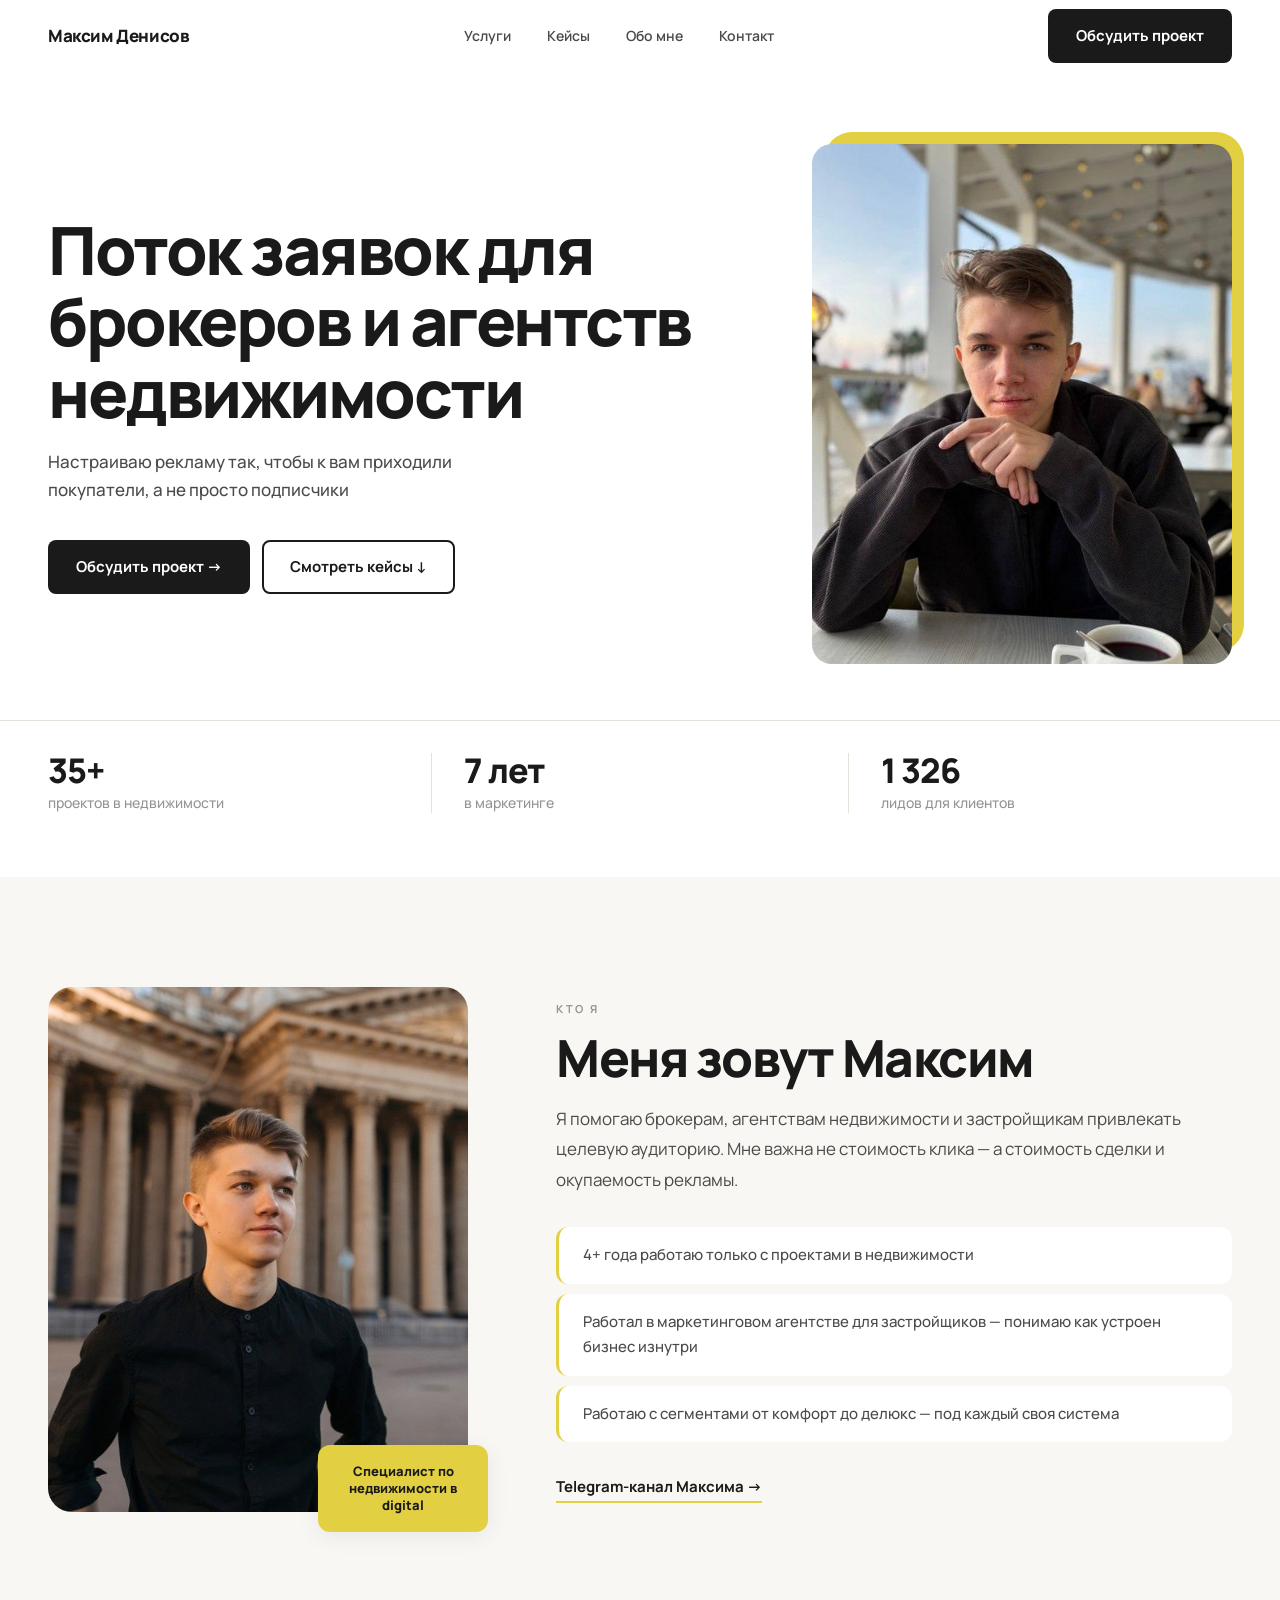
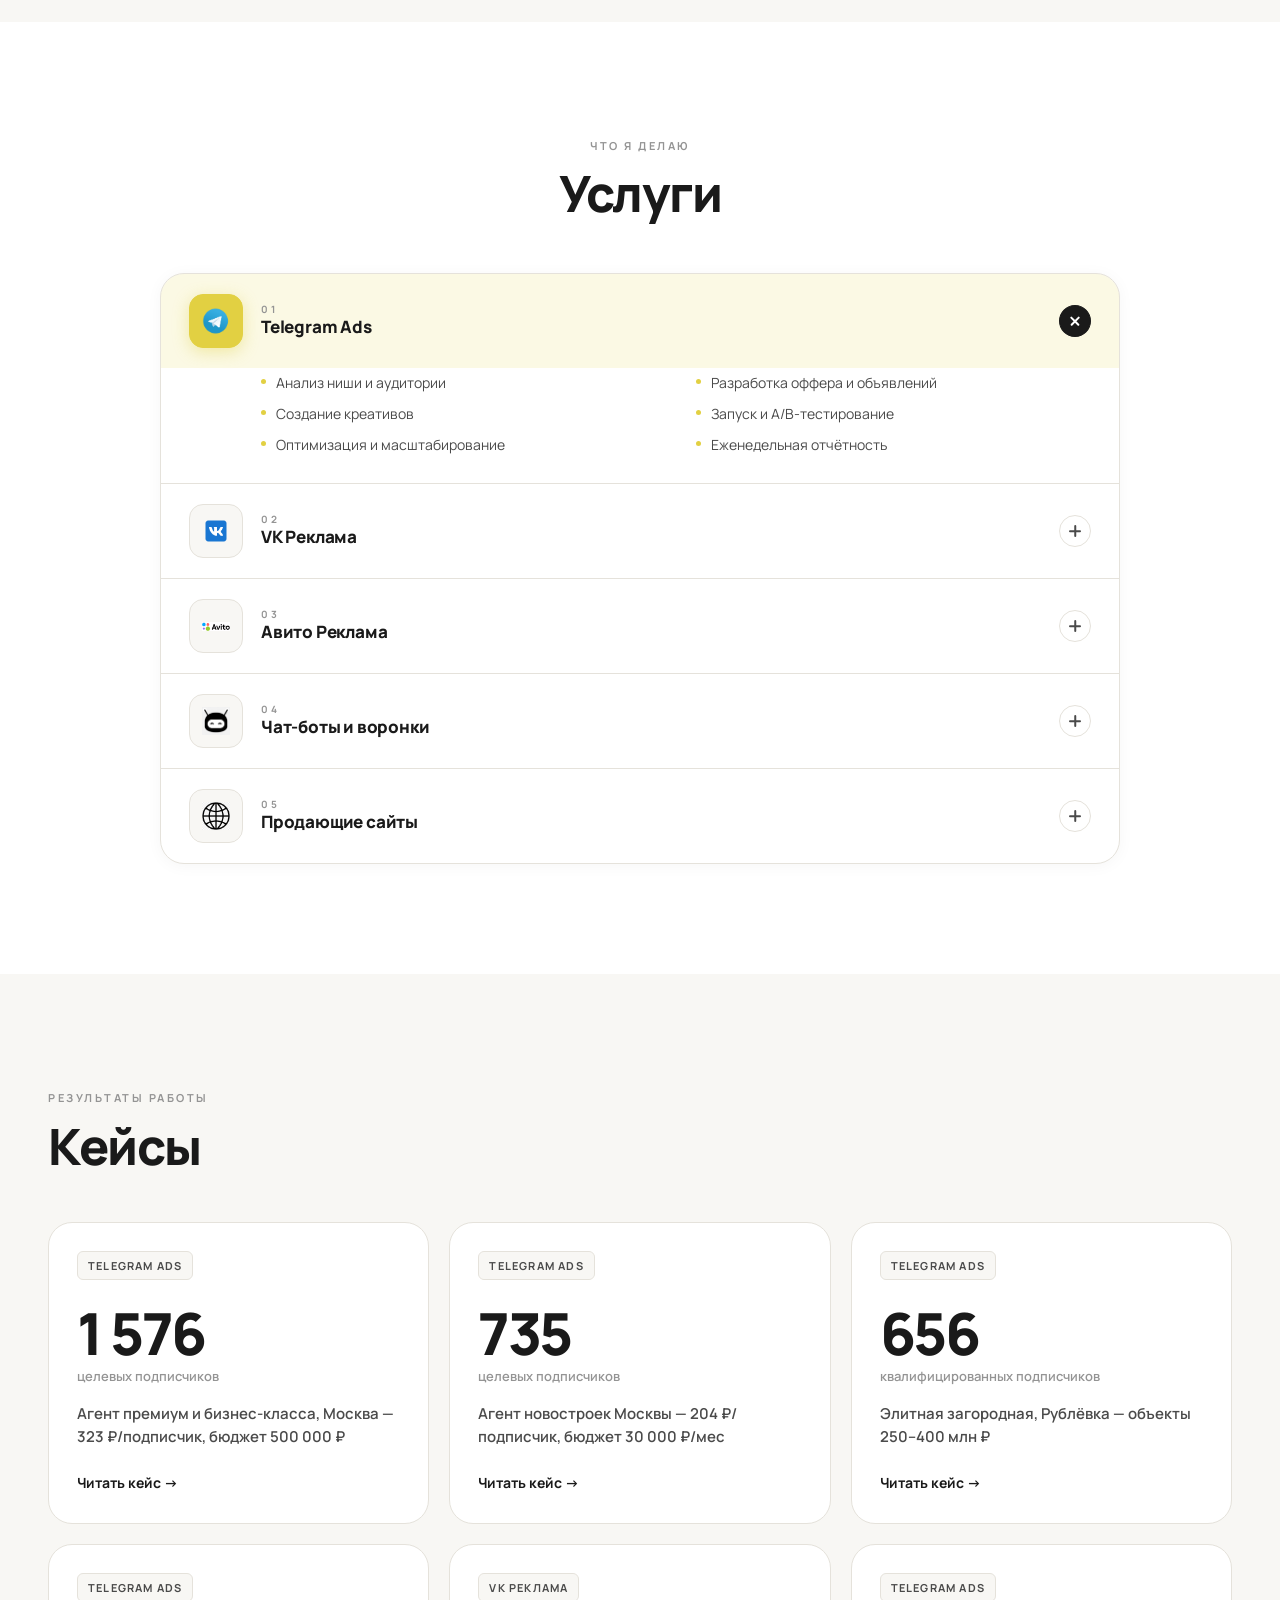
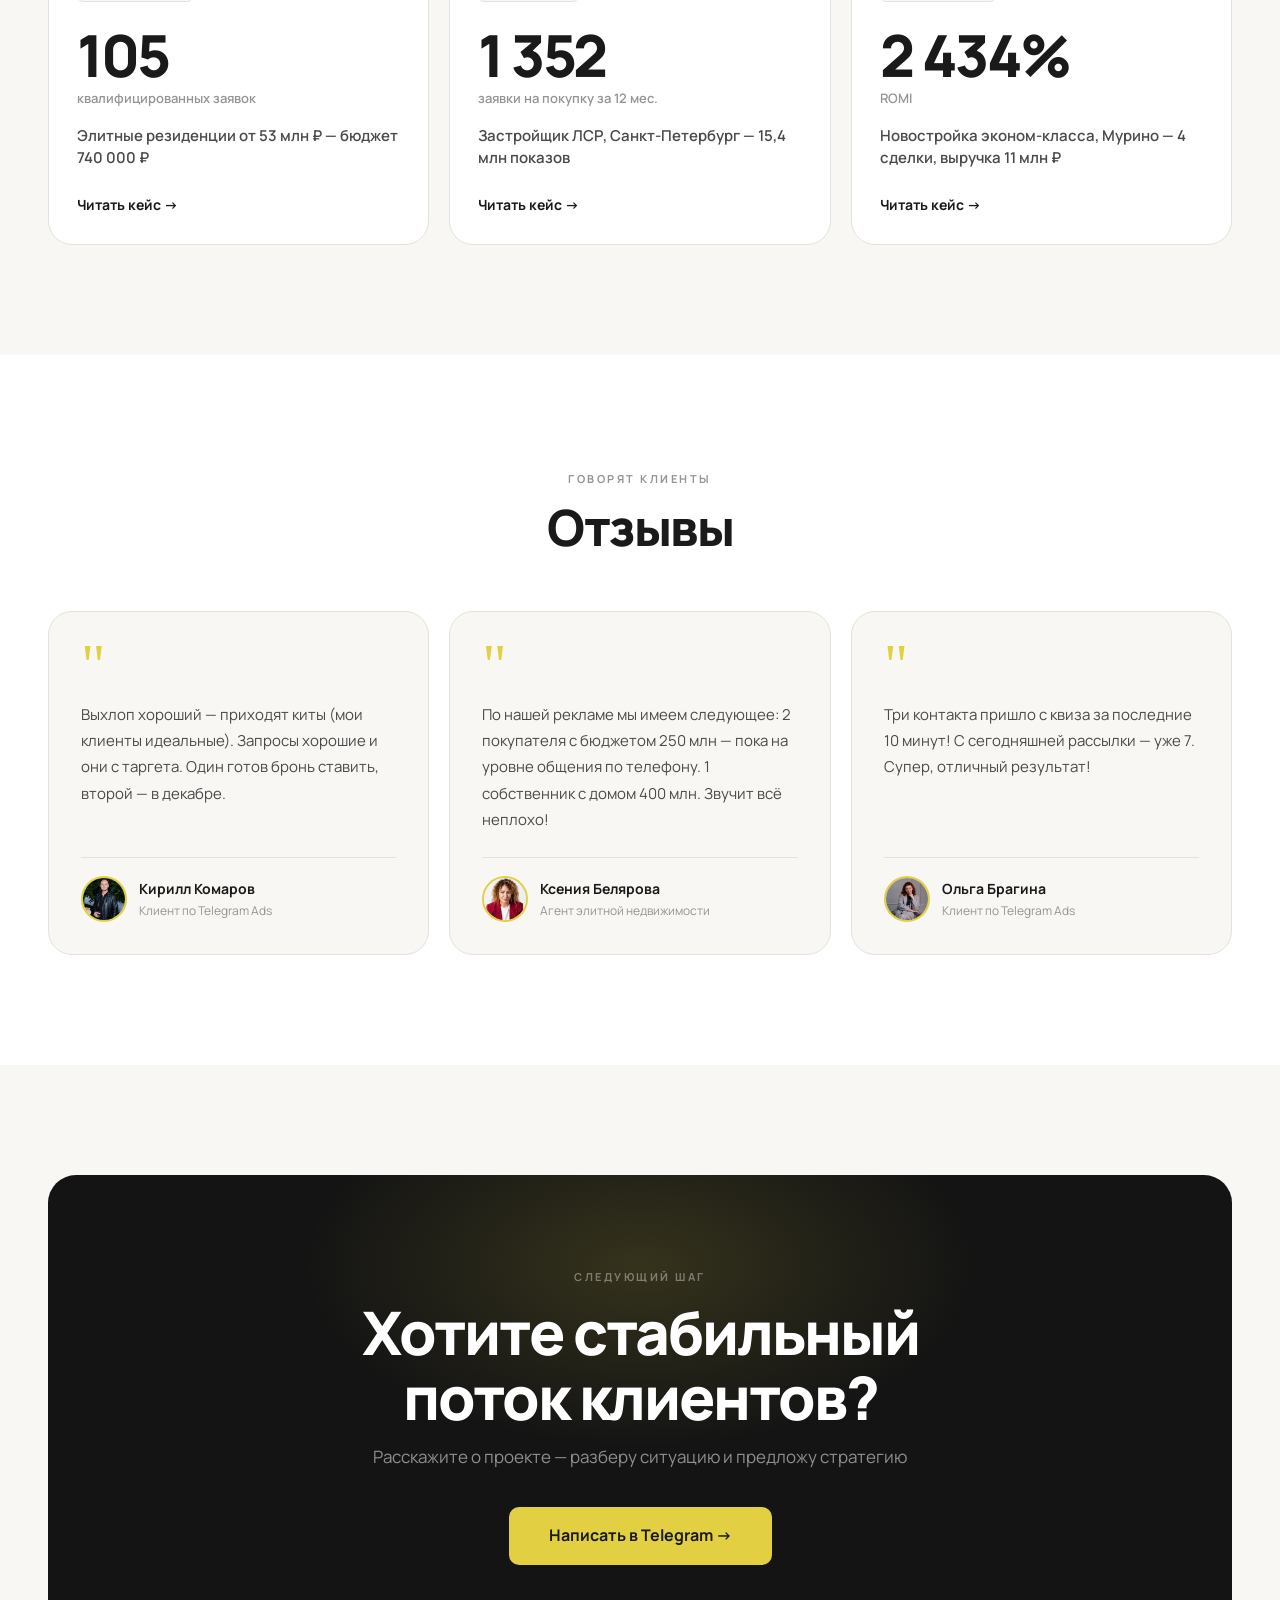
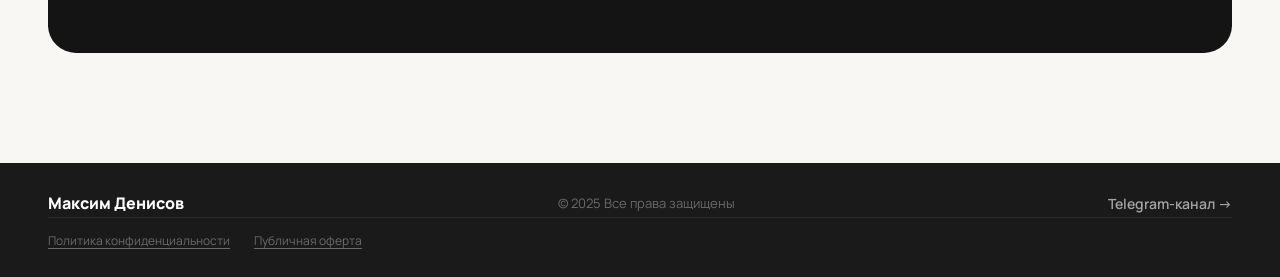
==== index.html @ d65bc0e0 "Update hero stat: 7 лет в маркетинге" ====
<!DOCTYPE html>
<html lang="ru">
<head>
  <meta charset="UTF-8">
  <meta name="viewport" content="width=device-width, initial-scale=1.0">
  <title>Максим Денисов — реклама для брокеров и агентств недвижимости</title>
  <meta name="description" content="Telegram Ads, VK, Авито, чат-боты и сайты для брокеров и агентств недвижимости. Реальные кейсы с цифрами.">
  <link rel="preconnect" href="https://fonts.googleapis.com">
  <link rel="preconnect" href="https://fonts.gstatic.com" crossorigin>
  <link href="https://fonts.googleapis.com/css2?family=Manrope:wght@400;500;600;700;800&display=swap" rel="stylesheet">
  <link rel="stylesheet" href="style.css">
</head>
<body>

<!-- ═══════════════ NAVIGATION ════════════════════════ -->
<nav class="nav" id="nav">
  <div class="nav-inner">
    <a href="index.html" class="nav-logo">Максим Денисов</a>
    <ul class="nav-links">
      <li><a href="#services">Услуги</a></li>
      <li><a href="#cases">Кейсы</a></li>
      <li><a href="#about">Обо мне</a></li>
      <li><a href="#contact">Контакт</a></li>
    </ul>
    <a href="https://t.me/maksimbarrister" target="_blank" rel="noopener" class="btn btn-dark">Обсудить проект</a>
    <button class="hamburger" aria-label="Меню" aria-expanded="false">
      <span></span><span></span><span></span>
    </button>
  </div>
</nav>
<div class="mobile-nav" id="mobile-nav">
  <ul>
    <li><a href="#services">Услуги</a></li>
    <li><a href="#cases">Кейсы</a></li>
    <li><a href="#about">Обо мне</a></li>
    <li><a href="#contact">Контакт</a></li>
  </ul>
  <a href="https://t.me/maksimbarrister" target="_blank" rel="noopener" class="btn btn-dark">Обсудить проект</a>
</div>

<!-- ═══════════════ HERO ══════════════════════════════ -->
<section class="hero">
  <div class="hero-wrap">
    <div class="hero-content">
      <h1 class="hero-title">Поток заявок для брокеров и агентств недвижимости</h1>
      <p class="hero-sub">Настраиваю рекламу так, чтобы к вам приходили покупатели, а не просто подписчики</p>
      <div class="hero-btns">
        <a href="https://t.me/maksimbarrister" target="_blank" rel="noopener" class="btn btn-dark">Обсудить проект →</a>
        <a href="#cases" class="btn btn-outline">Смотреть кейсы ↓</a>
      </div>
    </div>
    <div class="hero-visual">
      <img src="3.jpg" alt="Максим Денисов — специалист по интернет-рекламе для недвижимости" class="hero-photo">
    </div>
  </div>

  <!-- Stats bar -->
  <div class="hero-stats">
    <div class="hs-item">
      <div class="hs-n">35+</div>
      <div class="hs-l">проектов в недвижимости</div>
    </div>
    <div class="hs-div"></div>
    <div class="hs-item">
      <div class="hs-n">7 лет</div>
      <div class="hs-l">в маркетинге</div>
    </div>
    <div class="hs-div"></div>
    <div class="hs-item">
      <div class="hs-n">1 326</div>
      <div class="hs-l">лидов для клиентов</div>
    </div>
  </div>
</section>

<!-- ═══════════════ ABOUT ═════════════════════════════ -->
<section class="about" id="about">
  <div class="about-inner">
    <div class="about-photo-wrap fade-up">
      <img src="2.jpg" alt="Максим Денисов" class="about-photo">
      <div class="about-badge">Специалист по недвижимости в digital</div>
    </div>
    <div class="about-copy">
      <span class="eyebrow fade-up">Кто я</span>
      <h2 class="about-title fade-up delay-1">Меня зовут Максим</h2>
      <p class="about-text fade-up delay-2">
        Я помогаю брокерам, агентствам недвижимости и застройщикам привлекать целевую аудиторию. Мне важна не стоимость клика — а стоимость сделки и окупаемость рекламы.
      </p>
      <ul class="about-feature-list fade-up delay-3">
        <li>4+ года работаю только с проектами в недвижимости</li>
        <li>Работал в маркетинговом агентстве для застройщиков — понимаю как устроен бизнес изнутри</li>
        <li>Работаю с сегментами от комфорт до делюкс — под каждый своя система</li>
      </ul>
      <a href="https://t.me/zametkimaksima" target="_blank" rel="noopener" class="tg-link fade-up delay-4">
        Telegram-канал Максима →
      </a>
    </div>
  </div>
</section>

<!-- ═══════════════ SERVICES ══════════════════════════ -->
<section class="services" id="services">
  <div class="services-inner">
    <div class="services-header">
      <span class="eyebrow fade-up">Что я делаю</span>
      <h2 class="section-title fade-up delay-1">Услуги</h2>
    </div>

    <div class="accordion fade-up delay-2">

      <!-- 01 Telegram Ads -->
      <div class="acc-item open">
        <button class="acc-header" aria-expanded="true">
          <div class="acc-left">
            <div class="acc-icon-wrap">
              <img src="пнг%20телеграм.png" alt="Telegram">
            </div>
            <div class="acc-text">
              <span class="acc-eyebrow">01</span>
              <span class="acc-name">Telegram Ads</span>
            </div>
          </div>
          <div class="acc-toggle" aria-hidden="true"></div>
        </button>
        <div class="acc-body">
          <ul class="acc-list">
            <li>Анализ ниши и аудитории</li>
            <li>Разработка оффера и объявлений</li>
            <li>Создание креативов</li>
            <li>Запуск и A/B-тестирование</li>
            <li>Оптимизация и масштабирование</li>
            <li>Еженедельная отчётность</li>
          </ul>
        </div>
      </div>

      <!-- 02 VK Реклама -->
      <div class="acc-item">
        <button class="acc-header" aria-expanded="false">
          <div class="acc-left">
            <div class="acc-icon-wrap">
              <img src="пнг%20вк.png" alt="ВКонтакте">
            </div>
            <div class="acc-text">
              <span class="acc-eyebrow">02</span>
              <span class="acc-name">VK Реклама</span>
            </div>
          </div>
          <div class="acc-toggle" aria-hidden="true"></div>
        </button>
        <div class="acc-body">
          <ul class="acc-list">
            <li>Настройка рекламного кабинета</li>
            <li>Создание объявлений и креативов</li>
            <li>Настройка аудиторий и ретаргетинга</li>
            <li>Ведение и оптимизация кампаний</li>
            <li>Отчётность по заявкам</li>
          </ul>
        </div>
      </div>

      <!-- 03 Авито -->
      <div class="acc-item">
        <button class="acc-header" aria-expanded="false">
          <div class="acc-left">
            <div class="acc-icon-wrap">
              <img src="пнг%20авито.png" alt="Авито">
            </div>
            <div class="acc-text">
              <span class="acc-eyebrow">03</span>
              <span class="acc-name">Авито Реклама</span>
            </div>
          </div>
          <div class="acc-toggle" aria-hidden="true"></div>
        </button>
        <div class="acc-body">
          <ul class="acc-list">
            <li>Аудит текущего присутствия на Авито</li>
            <li>Оформление и настройка объявлений</li>
            <li>Подключение XL и брендирования</li>
            <li>Продвижение объектов в топ</li>
            <li>Аналитика и рекомендации</li>
          </ul>
        </div>
      </div>

      <!-- 04 Чат-боты -->
      <div class="acc-item">
        <button class="acc-header" aria-expanded="false">
          <div class="acc-left">
            <div class="acc-icon-wrap">
              <img src="пнг%20чатбот.png" alt="Чат-бот">
            </div>
            <div class="acc-text">
              <span class="acc-eyebrow">04</span>
              <span class="acc-name">Чат-боты и воронки</span>
            </div>
          </div>
          <div class="acc-toggle" aria-hidden="true"></div>
        </button>
        <div class="acc-body">
          <ul class="acc-list">
            <li>Разработка сценария воронки</li>
            <li>Создание и настройка бота</li>
            <li>Сегментация аудитории</li>
            <li>Прогревающие сообщения</li>
            <li>Тестирование и запуск</li>
          </ul>
        </div>
      </div>

      <!-- 05 Сайты -->
      <div class="acc-item">
        <button class="acc-header" aria-expanded="false">
          <div class="acc-left">
            <div class="acc-icon-wrap">
              <img src="пнг%20сайт.png" alt="Сайт">
            </div>
            <div class="acc-text">
              <span class="acc-eyebrow">05</span>
              <span class="acc-name">Продающие сайты</span>
            </div>
          </div>
          <div class="acc-toggle" aria-hidden="true"></div>
        </button>
        <div class="acc-body">
          <ul class="acc-list">
            <li>Стратегия и структура сайта</li>
            <li>Написание продающих текстов</li>
            <li>Дизайн и вёрстка</li>
            <li>Адаптация под мобильные</li>
            <li>Подключение аналитики и CTA</li>
          </ul>
        </div>
      </div>

    </div>
  </div>
</section>

<!-- ═══════════════ CASES ═════════════════════════════ -->
<section class="cases" id="cases">
  <div class="cases-inner">
    <div class="cases-top">
      <div>
        <span class="eyebrow fade-up">Результаты работы</span>
        <h2 class="section-title fade-up delay-1">Кейсы</h2>
      </div>
    </div>
    <div class="cases-grid">

      <a href="case-1.html" class="case-card fade-up delay-1">
        <span class="case-platform">Telegram Ads</span>
        <div class="case-big-num">1 576</div>
        <div class="case-big-label">целевых подписчиков</div>
        <div class="case-name">Агент премиум и бизнес-класса, Москва — 323 ₽/подписчик, бюджет 500 000 ₽</div>
        <span class="case-read">Читать кейс →</span>
      </a>

      <a href="case-2.html" class="case-card fade-up delay-2">
        <span class="case-platform">Telegram Ads</span>
        <div class="case-big-num">735</div>
        <div class="case-big-label">целевых подписчиков</div>
        <div class="case-name">Агент новостроек Москвы — 204 ₽/подписчик, бюджет 30 000 ₽/мес</div>
        <span class="case-read">Читать кейс →</span>
      </a>

      <a href="case-3.html" class="case-card fade-up delay-3">
        <span class="case-platform">Telegram Ads</span>
        <div class="case-big-num">656</div>
        <div class="case-big-label">квалифицированных подписчиков</div>
        <div class="case-name">Элитная загородная, Рублёвка — объекты 250–400 млн ₽</div>
        <span class="case-read">Читать кейс →</span>
      </a>

      <a href="case-4.html" class="case-card fade-up delay-1">
        <span class="case-platform">Telegram Ads</span>
        <div class="case-big-num">105</div>
        <div class="case-big-label">квалифицированных заявок</div>
        <div class="case-name">Элитные резиденции от 53 млн ₽ — бюджет 740 000 ₽</div>
        <span class="case-read">Читать кейс →</span>
      </a>

      <a href="case-5.html" class="case-card fade-up delay-2">
        <span class="case-platform">VK Реклама</span>
        <div class="case-big-num">1 352</div>
        <div class="case-big-label">заявки на покупку за 12 мес.</div>
        <div class="case-name">Застройщик ЛСР, Санкт-Петербург — 15,4 млн показов</div>
        <span class="case-read">Читать кейс →</span>
      </a>

      <a href="case-6.html" class="case-card fade-up delay-3">
        <span class="case-platform">Telegram Ads</span>
        <div class="case-big-num">2 434%</div>
        <div class="case-big-label">ROMI</div>
        <div class="case-name">Новостройка эконом-класса, Мурино — 4 сделки, выручка 11 млн ₽</div>
        <span class="case-read">Читать кейс →</span>
      </a>

    </div>
  </div>
</section>

<!-- ═══════════════ REVIEWS ═══════════════════════════ -->
<section class="reviews">
  <div class="reviews-inner">
    <div class="reviews-top">
      <span class="eyebrow fade-up">Говорят клиенты</span>
      <h2 class="section-title fade-up delay-1">Отзывы</h2>
    </div>
    <div class="reviews-grid">

      <div class="review-card fade-up delay-1">
        <span class="review-q">"</span>
        <p class="review-text">Выхлоп хороший — приходят киты (мои клиенты идеальные). Запросы хорошие и они с таргета. Один готов бронь ставить, второй — в декабре.</p>
        <div class="review-bottom">
          <div class="review-ava"><img src="%D0%BA%D0%B8%D1%80%D0%B8%D0%BB%D0%BB.jpg" alt="Кирилл Комаров"></div>
          <div>
            <div class="review-name">Кирилл Комаров</div>
            <div class="review-role">Клиент по Telegram Ads</div>
          </div>
        </div>
      </div>

      <div class="review-card fade-up delay-2">
        <span class="review-q">"</span>
        <p class="review-text">По нашей рекламе мы имеем следующее: 2 покупателя с бюджетом 250 млн — пока на уровне общения по телефону. 1 собственник с домом 400 млн. Звучит всё неплохо!</p>
        <div class="review-bottom">
          <div class="review-ava"><img src="%D0%BA%D1%81%D0%B5%D0%BD%D0%B8%D1%8F.jpg" alt="Ксения Белярова"></div>
          <div>
            <div class="review-name">Ксения Белярова</div>
            <div class="review-role">Агент элитной недвижимости</div>
          </div>
        </div>
      </div>

      <div class="review-card fade-up delay-3">
        <span class="review-q">"</span>
        <p class="review-text">Три контакта пришло с квиза за последние 10 минут! С сегодняшней рассылки — уже 7. Супер, отличный результат!</p>
        <div class="review-bottom">
          <div class="review-ava"><img src="%D0%BE%D0%BB%D1%8C%D0%B3%D0%B0.jpg" alt="Ольга Брагина"></div>
          <div>
            <div class="review-name">Ольга Брагина</div>
            <div class="review-role">Клиент по Telegram Ads</div>
          </div>
        </div>
      </div>

    </div>
  </div>
</section>

<!-- ═══════════════ CTA ════════════════════════════════ -->
<section class="cta-section" id="contact">
  <div class="cta-card fade-up">
    <div class="cta-inner">
      <span class="cta-eyebrow">Следующий шаг</span>
      <h2 class="cta-title">Хотите стабильный поток клиентов?</h2>
      <p class="cta-sub">Расскажите о проекте — разберу ситуацию и предложу стратегию</p>
      <a href="https://t.me/maksimbarrister" target="_blank" rel="noopener" class="btn btn-cta">
        Написать в Telegram →
      </a>
    </div>
  </div>
</section>

<!-- ═══════════════ FOOTER ════════════════════════════ -->
<footer>
  <div class="footer-inner">
    <span class="footer-brand">Максим Денисов</span>
    <span class="footer-copy">© 2025 Все права защищены</span>
    <a href="https://t.me/zametkimaksima" target="_blank" rel="noopener" class="footer-tg">Telegram-канал →</a>
  </div>
  <div class="footer-legal">
    <button class="legal-toggle" onclick="toggleLegal('privacy')">Политика конфиденциальности</button>
    <button class="legal-toggle" onclick="toggleLegal('offer')">Публичная оферта</button>
  </div>
</footer>

<!-- ═══════════════ LEGAL ══════════════════════════════ -->
<div class="legal-section" id="privacy">
  <div class="legal-inner">
    <button class="legal-close" onclick="toggleLegal('privacy')">✕ Закрыть</button>
    <h2>Политика конфиденциальности</h2>
    <p><strong>Последнее обновление: 2025 г.</strong></p>

    <h3>1. Общие положения</h3>
    <p>Настоящая Политика конфиденциальности определяет порядок обработки персональных данных пользователей сайта Максима Денисова (далее — «Специалист»), осуществляющего деятельность по оказанию услуг в сфере интернет-рекламы.</p>

    <h3>2. Какие данные собираются</h3>
    <p>При обращении через форму связи или мессенджер могут быть получены: имя, номер телефона, адрес электронной почты, информация о проекте. Сайт не использует cookies для отслеживания и не подключает сторонние трекеры.</p>

    <h3>3. Цели обработки данных</h3>
    <p>Персональные данные используются исключительно для: ответа на запросы, формирования коммерческого предложения, выполнения договорных обязательств. Данные не передаются третьим лицам без согласия пользователя.</p>

    <h3>4. Хранение данных</h3>
    <p>Данные хранятся в защищённых каналах связи (Telegram) и не передаются на внешние серверы. Срок хранения — до исполнения обязательств по договору или до отзыва согласия.</p>

    <h3>5. Права пользователя</h3>
    <p>Вы вправе в любой момент запросить удаление своих персональных данных, направив сообщение в Telegram: <a href="https://t.me/maksimbarrister" target="_blank" rel="noopener">@maksimbarrister</a>.</p>

    <h3>6. Контакты</h3>
    <p>По вопросам, связанным с обработкой персональных данных, обращайтесь: <a href="https://t.me/maksimbarrister" target="_blank" rel="noopener">@maksimbarrister</a></p>
  </div>
</div>

<div class="legal-section" id="offer">
  <div class="legal-inner">
    <button class="legal-close" onclick="toggleLegal('offer')">✕ Закрыть</button>
    <h2>Публичная оферта на оказание услуг</h2>
    <p><strong>Последнее обновление: 2025 г.</strong></p>

    <h3>1. Общие положения</h3>
    <p>Настоящий документ является публичной офертой Максима Денисова (далее — «Исполнитель») и содержит все существенные условия оказания услуг в сфере интернет-рекламы. Акцептом настоящей оферты является оплата услуг или направление письменного подтверждения о принятии условий.</p>

    <h3>2. Предмет оферты</h3>
    <p>Исполнитель оказывает услуги по настройке и ведению рекламных кампаний: Telegram Ads, VK Реклама, реклама на Авито, разработка чат-ботов и воронок продаж, создание продающих сайтов и лендингов.</p>

    <h3>3. Стоимость и оплата</h3>
    <p>Стоимость услуг определяется индивидуально на основании брифа и согласовывается до начала работ. Оплата производится в соответствии с выставленным счётом. Рекламный бюджет оплачивается отдельно и не входит в стоимость услуг Исполнителя.</p>

    <h3>4. Порядок оказания услуг</h3>
    <p>Исполнитель приступает к работе после получения предоплаты и заполненного брифа. Сроки выполнения согласовываются индивидуально. Исполнитель предоставляет отчёты о результатах в согласованные сроки.</p>

    <h3>5. Ответственность сторон</h3>
    <p>Исполнитель не гарантирует конкретный финансовый результат, поскольку результаты рекламы зависят от рыночных факторов, конкурентной среды и качества продукта Заказчика. Исполнитель гарантирует профессиональное выполнение работ в соответствии с лучшими практиками отрасли.</p>

    <h3>6. Конфиденциальность</h3>
    <p>Стороны обязуются не раскрывать третьим лицам конфиденциальную информацию, ставшую известной в ходе сотрудничества, без письменного согласия другой стороны.</p>

    <h3>7. Расторжение</h3>
    <p>Каждая из сторон вправе расторгнуть договор, уведомив другую сторону за 7 (семь) рабочих дней. Оплата производится пропорционально фактически оказанным услугам.</p>

    <h3>8. Контакты Исполнителя</h3>
    <p>Telegram: <a href="https://t.me/maksimbarrister" target="_blank" rel="noopener">@maksimbarrister</a></p>
  </div>
</div>

<script src="main.js"></script>
</body>
</html>
---- style.css ----
@import url('https://fonts.googleapis.com/css2?family=Manrope:wght@400;500;600;700;800&display=swap');

/* ─── VARIABLES ─────────────────────────────────────── */
:root {
  --accent:       #E2D042;
  --accent-hover: #cfc030;
  --accent-soft:  rgba(226,208,66,.14);
  --bg:           #ffffff;
  --bg-light:     #f8f7f4;
  --text:         #1a1a1a;
  --text-mid:     #4a4a4a;
  --text-muted:   #949494;
  --border:       #e5e2db;
  --radius:       12px;
  --radius-lg:    24px;
  --ease:         cubic-bezier(0.16,1,0.3,1);
  --shadow:       0 4px 24px rgba(0,0,0,.07);
  --shadow-lg:    0 16px 56px rgba(0,0,0,.12);
}

/* ─── RESET & BASE ──────────────────────────────────── */
*,*::before,*::after{margin:0;padding:0;box-sizing:border-box}
html{scroll-behavior:smooth;-webkit-text-size-adjust:100%}
body{font-family:'Manrope',sans-serif;background:#fff;color:var(--text);line-height:1.6;overflow-x:hidden}
img{display:block;max-width:100%}
a{text-decoration:none;color:inherit}
ul{list-style:none}
button{font-family:inherit}

/* ─── TYPOGRAPHY ────────────────────────────────────── */
.eyebrow{display:inline-block;font-size:11px;font-weight:700;letter-spacing:2.5px;text-transform:uppercase;color:var(--text-muted);margin-bottom:12px}
.section-title{font-size:clamp(30px,4vw,50px);font-weight:800;line-height:1.1;letter-spacing:-1.5px;color:var(--text)}

/* ─── BUTTONS ───────────────────────────────────────── */
.btn{display:inline-flex;align-items:center;gap:8px;padding:13px 26px;border-radius:8px;font-family:'Manrope',sans-serif;font-size:15px;font-weight:700;cursor:pointer;border:2px solid transparent;transition:all .28s var(--ease);white-space:nowrap;text-decoration:none}
.btn-dark{background:var(--text);color:#fff}
.btn-dark:hover{background:#2d2d2d;transform:translateY(-2px);box-shadow:var(--shadow-lg)}
.btn-outline{background:transparent;color:var(--text);border-color:var(--text)}
.btn-outline:hover{background:var(--text);color:#fff;transform:translateY(-2px)}

/* ─── NAVIGATION ────────────────────────────────────── */
.nav{position:fixed;top:0;left:0;right:0;z-index:200;height:72px;display:flex;align-items:center;padding:0 48px;background:rgba(255,255,255,.95);backdrop-filter:blur(16px);-webkit-backdrop-filter:blur(16px);border-bottom:1px solid transparent;transition:border-color .3s,box-shadow .3s}
.nav.scrolled{border-bottom-color:var(--border);box-shadow:0 2px 20px rgba(0,0,0,.06)}
.nav-inner{max-width:1320px;margin:0 auto;width:100%;display:flex;align-items:center;justify-content:space-between;gap:24px}
.nav-logo{font-size:17px;font-weight:800;color:var(--text);letter-spacing:-.4px}
.nav-links{display:flex;align-items:center;gap:36px}
.nav-links a{font-size:14px;font-weight:600;color:var(--text-mid);transition:color .2s}
.nav-links a:hover{color:var(--text)}
.hamburger{display:none;flex-direction:column;gap:5px;background:none;border:none;cursor:pointer;padding:4px}
.hamburger span{display:block;width:24px;height:2px;background:var(--text);border-radius:2px;transition:all .3s var(--ease)}
.hamburger.is-open span:nth-child(1){transform:rotate(45deg) translate(5px,5px)}
.hamburger.is-open span:nth-child(2){opacity:0;transform:scaleX(0)}
.hamburger.is-open span:nth-child(3){transform:rotate(-45deg) translate(5px,-5px)}

/* ─── MOBILE MENU ───────────────────────────────────── */
.mobile-nav{display:none;position:fixed;top:72px;left:0;right:0;z-index:199;background:#fff;border-bottom:1px solid var(--border);box-shadow:var(--shadow-lg);padding:20px 24px 28px}
.mobile-nav.is-open{display:block}
.mobile-nav ul{display:flex;flex-direction:column;gap:2px;margin-bottom:16px}
.mobile-nav ul a{display:block;padding:12px 0;font-size:16px;font-weight:600;color:var(--text);border-bottom:1px solid var(--border)}
.mobile-nav .btn{width:100%;justify-content:center}

/* ─── HERO ──────────────────────────────────────────── */
.hero{padding-top:72px;background:#fff}
.hero-wrap{max-width:1320px;margin:0 auto;padding:72px 48px 56px;display:grid;grid-template-columns:1fr 420px;gap:64px;align-items:center}
.hero-badge{display:inline-flex;align-items:center;gap:8px;font-size:13px;font-weight:600;color:var(--text-mid);margin-bottom:24px}
.hero-badge::before{content:'';width:8px;height:8px;border-radius:50%;background:#22c55e;flex-shrink:0;animation:badge-pulse 2.2s ease-in-out infinite}
@keyframes badge-pulse{0%,100%{opacity:1;transform:scale(1)}50%{opacity:.5;transform:scale(1.4)}}
.hero-title{font-size:clamp(42px,5.2vw,72px);font-weight:800;line-height:1.07;letter-spacing:-2.5px;color:var(--text);margin-bottom:20px}
.hero-sub{font-size:17px;font-weight:500;color:var(--text-mid);line-height:1.65;max-width:480px;margin-bottom:36px}
.hero-btns{display:flex;gap:12px;flex-wrap:wrap}

.hero-visual{position:relative}
.hero-visual::before{content:'';position:absolute;inset:-12px -12px 12px 12px;background:var(--accent);border-radius:28px;z-index:0}
.hero-photo{width:100%;height:520px;object-fit:cover;object-position:top center;border-radius:20px;position:relative;z-index:1}

/* stats bar */
.hero-stats{border-top:1px solid var(--border);max-width:1320px;margin:0 auto;padding:32px 48px 64px;display:flex;align-items:stretch;gap:0}
.hs-item{flex:1;padding:0 32px}
.hs-item:first-child{padding-left:0}
.hs-item:last-child{padding-right:0}
.hs-div{width:1px;background:var(--border);flex-shrink:0;align-self:stretch}
.hs-n{font-size:34px;font-weight:800;color:var(--text);letter-spacing:-1px;line-height:1;margin-bottom:6px}
.hs-l{font-size:14px;color:var(--text-muted);font-weight:500;line-height:1.4}

/* ─── ABOUT ─────────────────────────────────────────── */
.about{padding:110px 48px;background:var(--bg-light)}
.about-inner{max-width:1320px;margin:0 auto;display:grid;grid-template-columns:420px 1fr;gap:88px;align-items:center}
.about-photo-wrap{position:relative}
.about-photo{width:100%;aspect-ratio:4/5;object-fit:cover;object-position:top center;border-radius:var(--radius-lg)}
.about-badge{position:absolute;bottom:-20px;right:-20px;background:var(--accent);border-radius:var(--radius);padding:18px 22px;font-size:13px;font-weight:800;color:var(--text);line-height:1.3;max-width:170px;text-align:center;box-shadow:var(--shadow)}
.about-title{font-size:clamp(32px,4vw,52px);font-weight:800;line-height:1.1;letter-spacing:-1.5px;color:var(--text);margin-bottom:18px}
.about-text{font-size:17px;color:var(--text-mid);line-height:1.8;margin-bottom:32px}
.about-feature-list{display:flex;flex-direction:column;gap:10px;margin-bottom:32px;list-style:none;padding:0}
.about-feature-list li{font-size:15px;font-weight:500;color:var(--text-mid);line-height:1.65;padding:16px 20px 16px 24px;background:#fff;border-radius:var(--radius);border-left:3px solid var(--accent)}
.tg-link{display:inline-flex;align-items:center;gap:10px;font-size:15px;font-weight:700;color:var(--text);border-bottom:2px solid var(--accent);padding-bottom:2px;transition:gap .2s,border-color .2s}
.tg-link:hover{gap:14px;border-color:var(--text)}

/* ─── SERVICES ACCORDION ────────────────────────────── */
.services{padding:110px 48px;background:#fff}
.services-inner{max-width:960px;margin:0 auto}
.services-header{text-align:center;margin-bottom:52px}

.accordion{border:1px solid var(--border);border-radius:var(--radius-lg);overflow:hidden;background:#fff;box-shadow:0 2px 16px rgba(0,0,0,.04)}
.acc-item{border-bottom:1px solid var(--border)}
.acc-item:last-child{border-bottom:none}

.acc-header{display:flex;align-items:center;justify-content:space-between;gap:20px;padding:20px 28px;cursor:pointer;background:transparent;border:none;width:100%;text-align:left;transition:background .2s}
.acc-header:hover{background:var(--bg-light)}
.acc-item.open>.acc-header{background:var(--accent-soft)}

.acc-left{display:flex;align-items:center;gap:18px;flex:1;min-width:0}

.acc-icon-wrap{width:54px;height:54px;border-radius:14px;background:var(--bg-light);border:1px solid var(--border);display:flex;align-items:center;justify-content:center;flex-shrink:0;overflow:hidden;transition:all .3s var(--ease)}
.acc-item.open .acc-icon-wrap{background:var(--accent);border-color:var(--accent);box-shadow:0 4px 16px rgba(226,208,66,.4)}
.acc-icon-wrap img{width:28px;height:28px;object-fit:contain}

.acc-text{display:flex;flex-direction:column;gap:2px}
.acc-eyebrow{font-size:10px;font-weight:700;letter-spacing:2.5px;color:var(--text-muted);text-transform:uppercase;line-height:1}
.acc-name{font-size:17px;font-weight:800;color:var(--text);letter-spacing:-.2px;line-height:1.3}

.acc-toggle{width:32px;height:32px;border-radius:50%;border:1.5px solid var(--border);flex-shrink:0;position:relative;transition:all .3s var(--ease)}
.acc-toggle::before,.acc-toggle::after{content:'';position:absolute;top:50%;left:50%;background:var(--text-mid);border-radius:2px;transition:all .3s var(--ease)}
.acc-toggle::before{width:12px;height:1.5px;transform:translate(-50%,-50%)}
.acc-toggle::after{width:1.5px;height:12px;transform:translate(-50%,-50%)}
.acc-item.open .acc-toggle{background:var(--text);border-color:var(--text);transform:rotate(45deg)}
.acc-item.open .acc-toggle::before,.acc-item.open .acc-toggle::after{background:#fff}

.acc-body{max-height:0;overflow:hidden;transition:max-height .42s var(--ease)}
.acc-item.open .acc-body{max-height:360px}

.acc-list{padding:4px 28px 28px 100px;display:grid;grid-template-columns:repeat(2,1fr);gap:10px 40px}
.acc-list li{display:flex;gap:10px;align-items:flex-start;font-size:14px;color:var(--text-mid);line-height:1.5}
.acc-list li::before{content:'';width:5px;height:5px;background:var(--accent);border-radius:50%;margin-top:7px;flex-shrink:0}

/* ─── CASES ─────────────────────────────────────────── */
.cases{padding:110px 48px;background:var(--bg-light)}
.cases-inner{max-width:1320px;margin:0 auto}
.cases-top{display:flex;align-items:flex-end;justify-content:space-between;gap:24px;margin-bottom:48px}
.cases-grid{display:grid;grid-template-columns:repeat(3,1fr);gap:20px}

.case-card{background:#fff;border:1px solid var(--border);border-radius:var(--radius-lg);padding:28px;display:flex;flex-direction:column;transition:all .3s var(--ease);cursor:pointer;position:relative;overflow:hidden}
.case-card::before{content:'';position:absolute;top:0;left:0;right:0;height:4px;background:var(--accent);transform:scaleX(0);transform-origin:left;transition:transform .3s var(--ease)}
.case-card:hover{transform:translateY(-5px);box-shadow:var(--shadow-lg);border-color:rgba(226,208,66,.6)}
.case-card:hover::before{transform:scaleX(1)}

.case-platform{display:inline-flex;align-items:center;gap:6px;font-size:11px;font-weight:700;letter-spacing:1.2px;text-transform:uppercase;color:var(--text-mid);background:var(--bg-light);border:1px solid var(--border);border-radius:6px;padding:5px 10px;margin-bottom:24px;align-self:flex-start}
.case-big-num{font-size:58px;font-weight:800;letter-spacing:-2.5px;color:var(--text);line-height:1;margin-bottom:4px}
.case-big-label{font-size:13px;color:var(--text-muted);font-weight:600;margin-bottom:16px}
.case-name{font-size:15px;font-weight:600;color:var(--text-mid);line-height:1.5;flex:1;margin-bottom:24px}
.case-read{display:inline-flex;align-items:center;gap:6px;font-size:14px;font-weight:700;color:var(--text);margin-top:auto;transition:gap .2s}
.case-card:hover .case-read{gap:10px}

/* ─── REVIEWS ───────────────────────────────────────── */
.reviews{padding:110px 48px;background:#fff}
.reviews-inner{max-width:1320px;margin:0 auto}
.reviews-top{text-align:center;margin-bottom:56px}
.reviews-grid{display:grid;grid-template-columns:repeat(3,1fr);gap:20px}
.review-card{background:var(--bg-light);border:1px solid var(--border);border-radius:var(--radius-lg);padding:32px;display:flex;flex-direction:column;transition:all .3s var(--ease)}
.review-card:hover{border-color:var(--accent);box-shadow:var(--shadow);transform:translateY(-3px);background:#fff}
.review-q{font-size:60px;color:var(--accent);line-height:.7;font-family:Georgia,serif;margin-bottom:16px;display:block}
.review-text{font-size:15px;color:var(--text-mid);line-height:1.75;flex:1;margin-bottom:24px}
.review-bottom{display:flex;align-items:center;gap:12px;padding-top:18px;border-top:1px solid var(--border)}
.review-ava{width:46px;height:46px;border-radius:50%;background:var(--accent-soft);display:flex;align-items:center;justify-content:center;font-weight:800;font-size:15px;color:var(--text);flex-shrink:0;border:2px solid var(--accent);overflow:hidden}
.review-ava img{width:100%;height:100%;object-fit:cover;object-position:top center}
.review-name{font-size:14px;font-weight:700;color:var(--text)}
.review-role{font-size:12px;color:var(--text-muted);margin-top:1px}

/* ─── CTA ───────────────────────────────────────────── */
.cta-section{padding:110px 48px;background:var(--bg-light)}
.cta-card{max-width:1320px;margin:0 auto;background:#141414;border-radius:28px;padding:88px 80px;text-align:center;position:relative;overflow:hidden}
.cta-card::before{content:'';position:absolute;top:-100px;left:50%;transform:translateX(-50%);width:700px;height:380px;background:radial-gradient(ellipse at center,rgba(226,208,66,.16) 0%,transparent 68%);pointer-events:none}
.cta-inner{position:relative;z-index:1;max-width:600px;margin:0 auto}
.cta-eyebrow{display:inline-block;font-size:11px;font-weight:700;letter-spacing:2.5px;text-transform:uppercase;color:rgba(255,255,255,.38);margin-bottom:14px}
.cta-title{font-size:clamp(36px,5vw,60px);font-weight:800;color:#fff;line-height:1.08;letter-spacing:-2px;margin-bottom:14px}
.cta-sub{font-size:17px;color:rgba(255,255,255,.52);line-height:1.65;margin-bottom:36px}
.btn-cta{background:var(--accent);color:var(--text);font-size:16px;padding:16px 40px;border-radius:10px;border:none;font-weight:700}
.btn-cta:hover{background:#ebe045;transform:translateY(-2px);box-shadow:0 8px 32px rgba(226,208,66,.4)}

/* ─── FOOTER ────────────────────────────────────────── */
footer{background:var(--text);padding:28px 48px}
.footer-inner{max-width:1320px;margin:0 auto;display:flex;align-items:center;justify-content:space-between;gap:16px}
.footer-brand{font-size:16px;font-weight:800;color:#fff}
.footer-copy{font-size:13px;color:rgba(255,255,255,.35)}
.footer-tg{font-size:14px;font-weight:600;color:rgba(255,255,255,.6);transition:color .2s}
.footer-tg:hover{color:var(--accent)}
.footer-legal{max-width:1320px;margin:0 auto;padding:14px 0 0;border-top:1px solid rgba(255,255,255,.08);display:flex;gap:24px;flex-wrap:wrap}
.legal-toggle{background:none;border:none;color:rgba(255,255,255,.35);font-size:12px;font-family:inherit;cursor:pointer;padding:0;transition:color .2s;text-decoration:underline;text-underline-offset:3px}
.legal-toggle:hover{color:rgba(255,255,255,.7)}

/* ─── LEGAL SECTIONS ────────────────────────────────── */
.legal-section{display:none;background:var(--bg-light);border-top:3px solid var(--accent)}
.legal-section.open{display:block}
.legal-inner{max-width:860px;margin:0 auto;padding:64px 48px 80px;position:relative}
.legal-close{position:absolute;top:24px;right:48px;background:none;border:1px solid var(--border);border-radius:8px;padding:8px 16px;font-size:13px;font-weight:600;font-family:inherit;cursor:pointer;color:var(--text-mid);transition:all .2s}
.legal-close:hover{background:var(--text);color:#fff;border-color:var(--text)}
.legal-inner h2{font-size:28px;font-weight:800;color:var(--text);letter-spacing:-.5px;margin-bottom:8px}
.legal-inner h3{font-size:16px;font-weight:700;color:var(--text);margin:28px 0 8px}
.legal-inner p{font-size:15px;color:var(--text-mid);line-height:1.75;margin-bottom:8px}
.legal-inner a{color:var(--text);font-weight:600;border-bottom:1px solid var(--accent)}

/* ─── CASE PAGES ────────────────────────────────────── */
.case-header{padding:140px 48px 80px;background:var(--bg-light)}
.case-header-inner{max-width:920px;margin:0 auto}
.back-btn{display:inline-flex;align-items:center;gap:8px;font-size:14px;font-weight:600;color:var(--text-mid);margin-bottom:28px;transition:gap .2s,color .2s}
.back-btn:hover{color:var(--text);gap:12px}
.case-tags{display:flex;gap:8px;flex-wrap:wrap;margin-bottom:20px}
.tag{font-size:11px;font-weight:700;letter-spacing:1.2px;text-transform:uppercase;padding:5px 12px;border-radius:6px;background:#fff;border:1px solid var(--border);color:var(--text-mid)}
.tag-y{background:var(--accent);border-color:var(--accent);color:var(--text)}
.case-h1{font-size:clamp(34px,5vw,60px);font-weight:800;line-height:1.08;letter-spacing:-2px;color:var(--text);margin-bottom:14px}
.case-lead{font-size:18px;color:var(--text-mid);max-width:640px;line-height:1.65}

.metrics-strip{display:grid;grid-template-columns:repeat(3,1fr);border:1px solid var(--border);border-radius:var(--radius-lg);overflow:hidden;margin:64px 0 0;background:var(--border);gap:1px}
.metric{background:#fff;padding:28px 24px;text-align:center}
.metric-num{font-size:44px;font-weight:800;color:var(--text);letter-spacing:-2px;line-height:1;margin-bottom:8px}
.metric-label{font-size:12px;font-weight:700;letter-spacing:1.5px;text-transform:uppercase;color:var(--text-muted)}

.case-body{max-width:920px;margin:0 auto;padding:72px 48px 100px}
.case-section{margin-bottom:56px}
.case-section-h{font-size:22px;font-weight:800;color:var(--text);letter-spacing:-.5px;margin-bottom:18px;padding-bottom:12px;border-bottom:2px solid var(--accent);display:inline-block}
.case-section p{font-size:17px;color:var(--text-mid);line-height:1.8;margin-bottom:14px}
.steps-list{display:flex;flex-direction:column;gap:12px}
.step-item{display:flex;gap:18px;padding:18px 22px;background:var(--bg-light);border-radius:var(--radius);align-items:flex-start}
.step-n{width:28px;height:28px;border-radius:50%;background:var(--accent);display:flex;align-items:center;justify-content:center;font-size:12px;font-weight:800;color:var(--text);flex-shrink:0}
.step-text{font-size:16px;color:var(--text-mid);line-height:1.6}
.results-list{display:flex;flex-direction:column;gap:12px}
.result-row{display:flex;gap:16px;align-items:flex-start;padding:18px 22px;background:var(--bg-light);border-radius:var(--radius);border-left:4px solid var(--accent)}
.result-bullet{width:8px;height:8px;border-radius:50%;background:var(--accent);margin-top:7px;flex-shrink:0}
.result-text{font-size:16px;font-weight:600;color:var(--text);line-height:1.55}
.case-cta-box{margin-top:64px;padding:48px;background:var(--accent);border-radius:var(--radius-lg);text-align:center}
.case-cta-box h3{font-size:28px;font-weight:800;letter-spacing:-.8px;color:var(--text);margin-bottom:10px}
.case-cta-box p{font-size:16px;color:rgba(26,26,26,.65);margin-bottom:24px}

/* ─── FADE ANIMATIONS ───────────────────────────────── */
.fade-up{opacity:0;transform:translateY(28px);transition:opacity .65s var(--ease),transform .65s var(--ease)}
.fade-up.in{opacity:1;transform:translateY(0)}
.delay-1{transition-delay:.08s}
.delay-2{transition-delay:.16s}
.delay-3{transition-delay:.24s}
.delay-4{transition-delay:.32s}
.delay-5{transition-delay:.4s}
.delay-6{transition-delay:.48s}

/* ─── RESPONSIVE ────────────────────────────────────── */
@media(max-width:1100px){
  .cases-grid{grid-template-columns:repeat(2,1fr)}
  .hero-wrap{grid-template-columns:1fr 360px;gap:48px}
  .about-inner{grid-template-columns:340px 1fr;gap:56px}
}
@media(max-width:900px){
  .reviews-grid{grid-template-columns:repeat(2,1fr)}
  .hero-wrap{grid-template-columns:1fr 300px;gap:36px}
  .hero-photo{height:420px}
}
@media(max-width:768px){
  .nav{padding:0 20px}
  .nav-links,.nav .btn{display:none}
  .hamburger{display:flex}

  .hero-wrap{grid-template-columns:1fr;padding:36px 20px 32px}
  .hero-visual{order:-1}
  .hero-visual::before{display:none}
  .hero-photo{height:300px;border-radius:16px}
  .hero-title{font-size:clamp(34px,8vw,52px);letter-spacing:-1.5px}
  .hero-btns{flex-direction:column}
  .hero-btns .btn{width:100%;justify-content:center}
  .hero-stats{flex-direction:column;gap:20px;padding:24px 20px 48px}
  .hs-item{padding:0}
  .hs-div{width:100%;height:1px;align-self:auto}

  .about{padding:72px 20px}
  .about-inner{grid-template-columns:1fr;gap:40px}
  .about-photo-wrap{max-width:300px}
  .about-badge{right:-8px;bottom:-8px}

  .services{padding:72px 20px}
  .acc-header{padding:16px 20px}
  .acc-list{grid-template-columns:1fr;padding:4px 20px 22px 78px}
  .acc-name{font-size:15px}

  .cases{padding:72px 20px}
  .cases-grid{grid-template-columns:1fr}
  .cases-top{flex-direction:column;align-items:flex-start}

  .reviews{padding:72px 20px}
  .reviews-grid{grid-template-columns:1fr}

  .cta-section{padding:40px 20px 72px}
  .cta-card{padding:52px 28px;border-radius:20px}

  footer{padding:24px 20px}
  .footer-inner{flex-direction:column;text-align:center;gap:6px}
  .footer-legal{justify-content:center;padding-top:12px}
  .legal-inner{padding:48px 20px 64px}
  .legal-close{right:20px;top:16px}

  .case-header{padding:110px 20px 56px}
  .metrics-strip{grid-template-columns:1fr;background:none;gap:0;border:1px solid var(--border)}
  .metric{border-bottom:1px solid var(--border)}
  .metric:last-child{border-bottom:none}
  .case-body{padding:48px 20px 72px}
  .case-cta-box{padding:32px 24px}
  .case-cta-box h3{font-size:22px}
}
@media(max-width:480px){
  .hero-title{font-size:32px;letter-spacing:-1px}
  .case-big-num{font-size:48px}
  .metrics-strip{grid-template-columns:1fr}
  .acc-list{padding:4px 16px 20px 20px}
  .acc-icon-wrap{width:44px;height:44px;border-radius:10px}
  .acc-icon-wrap img{width:22px;height:22px}
}
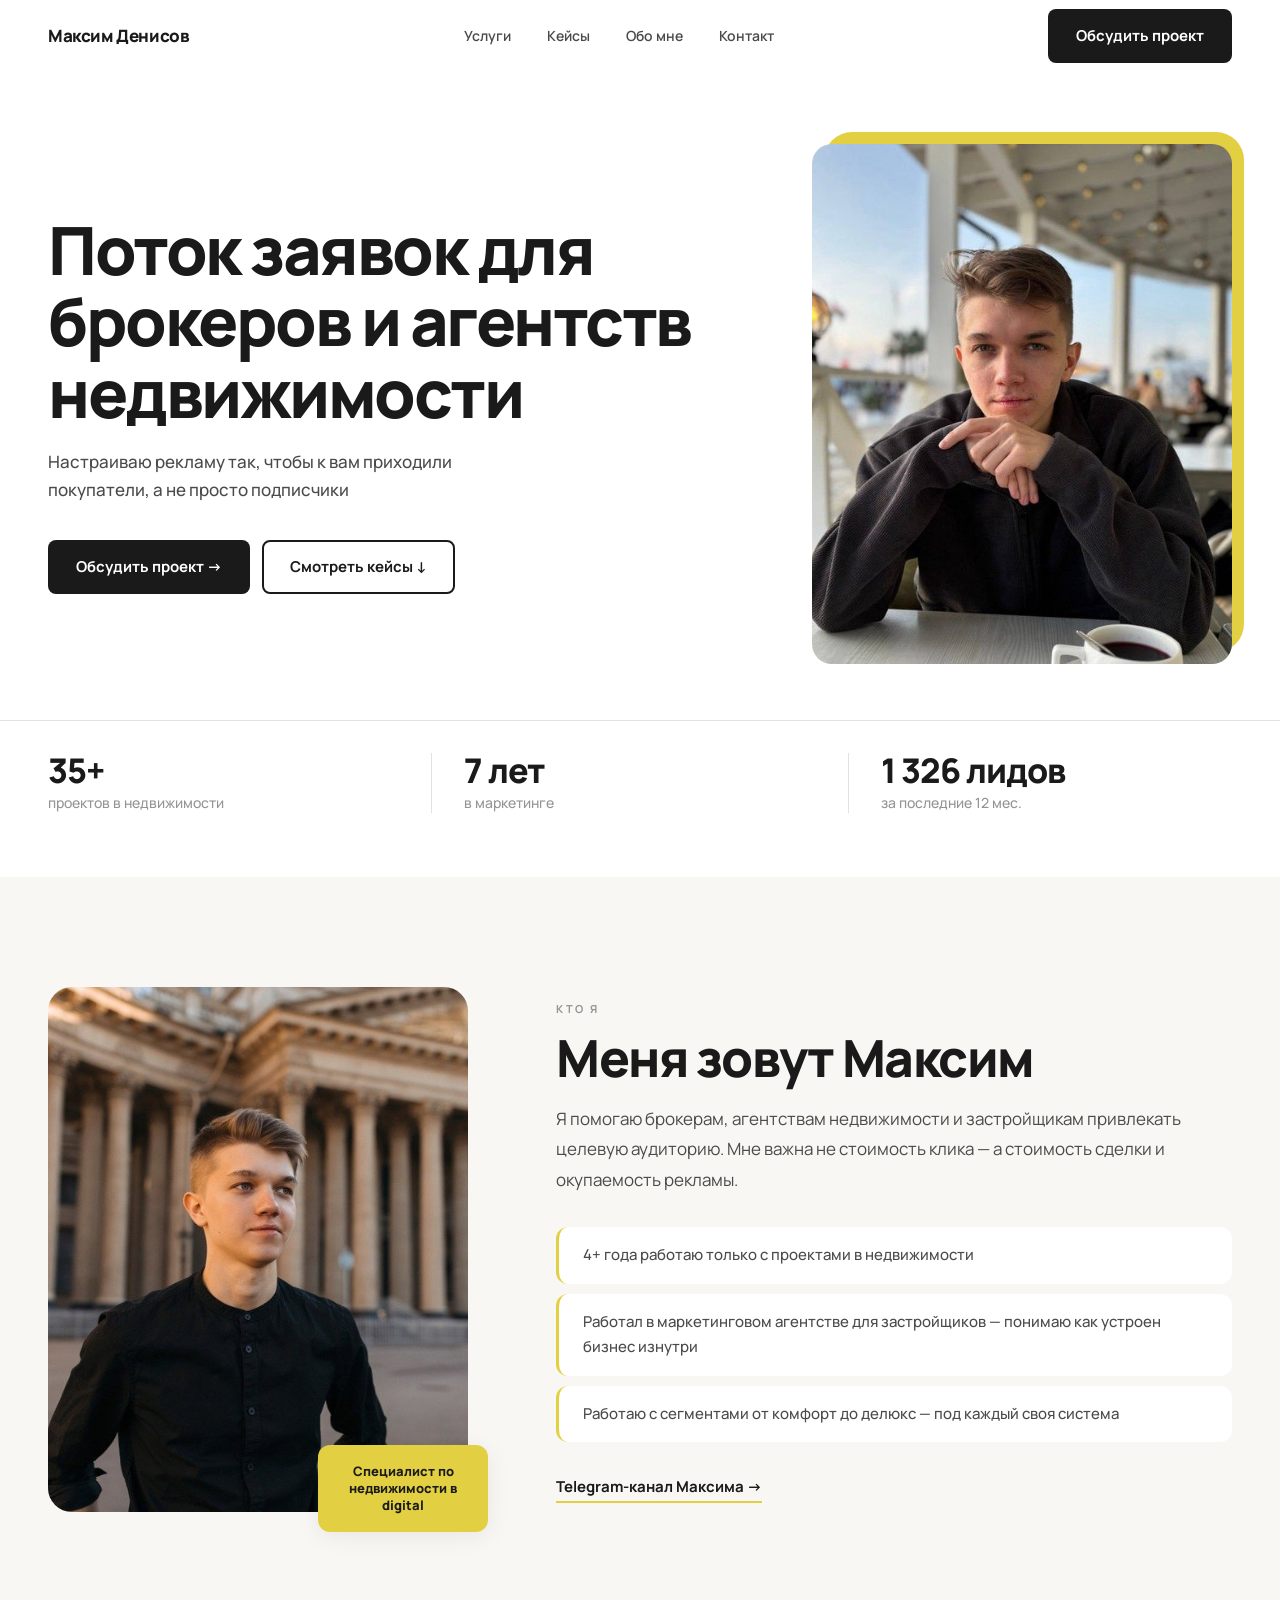
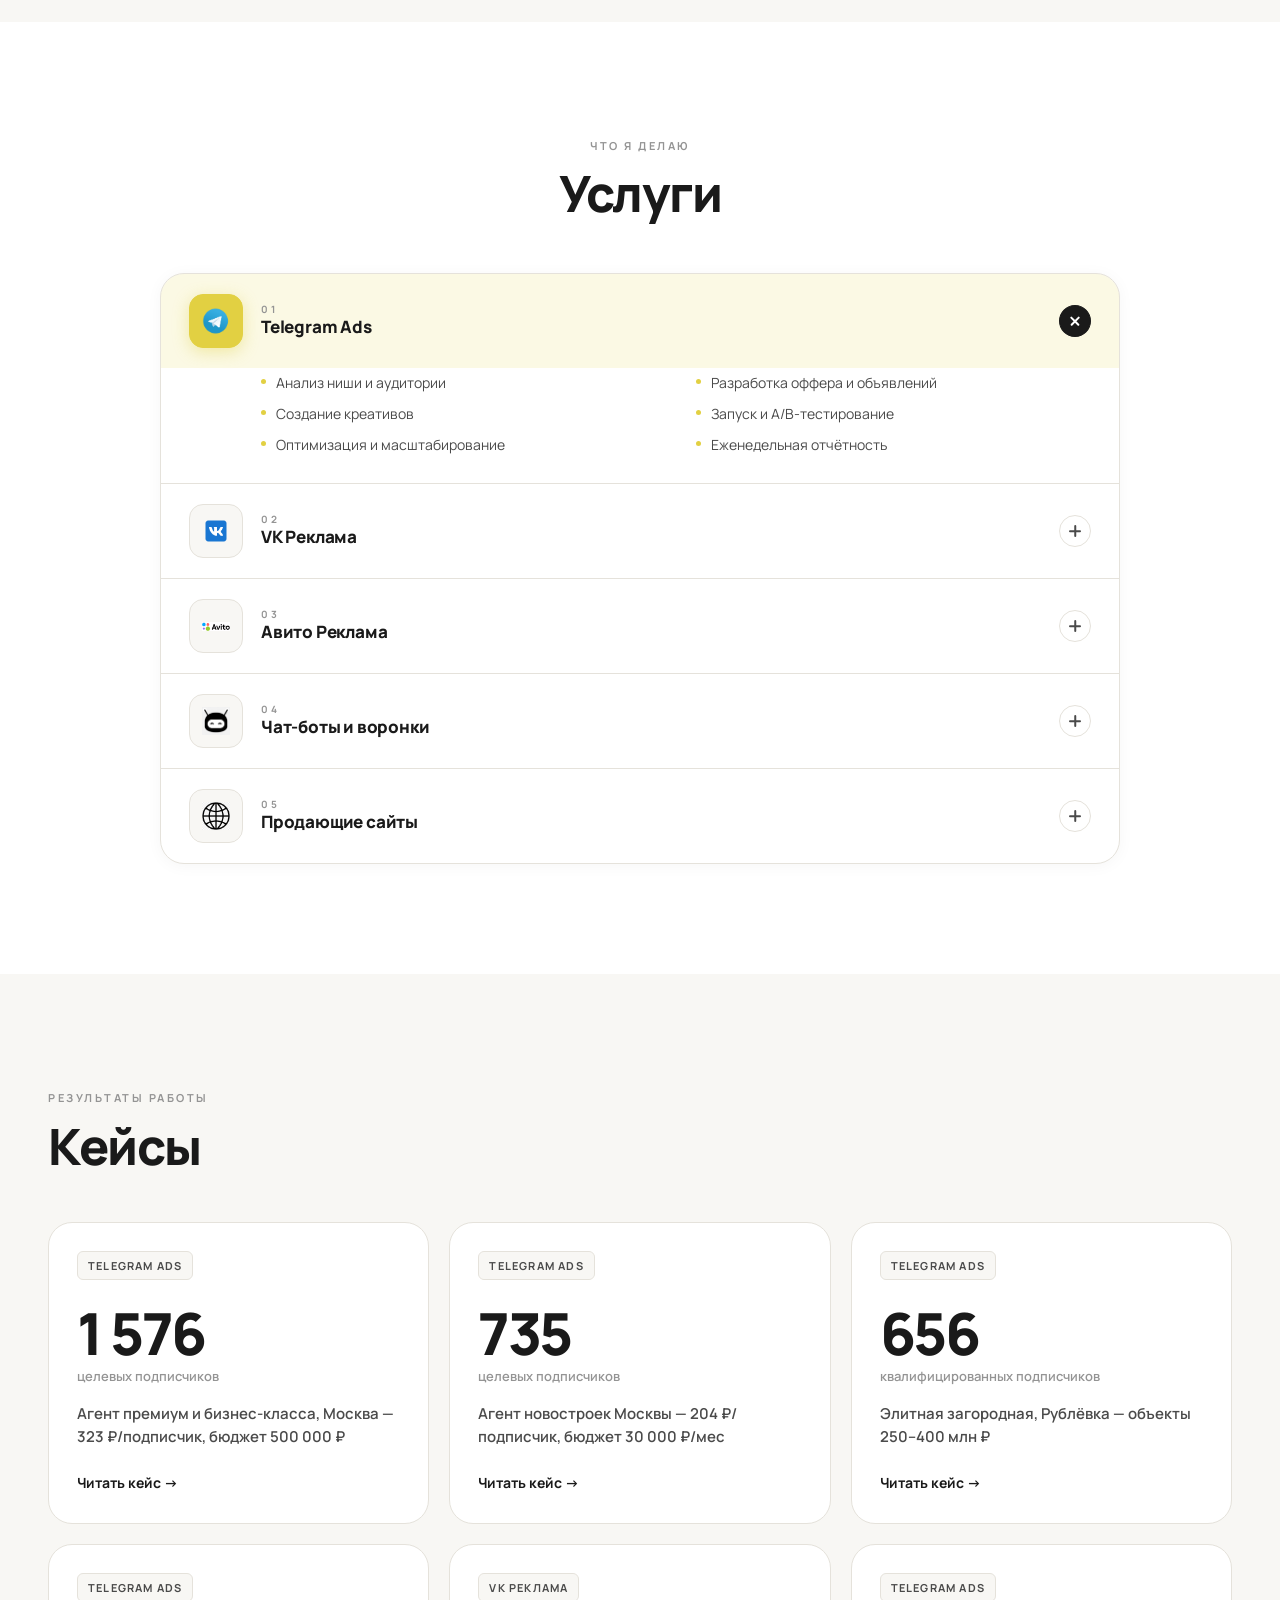
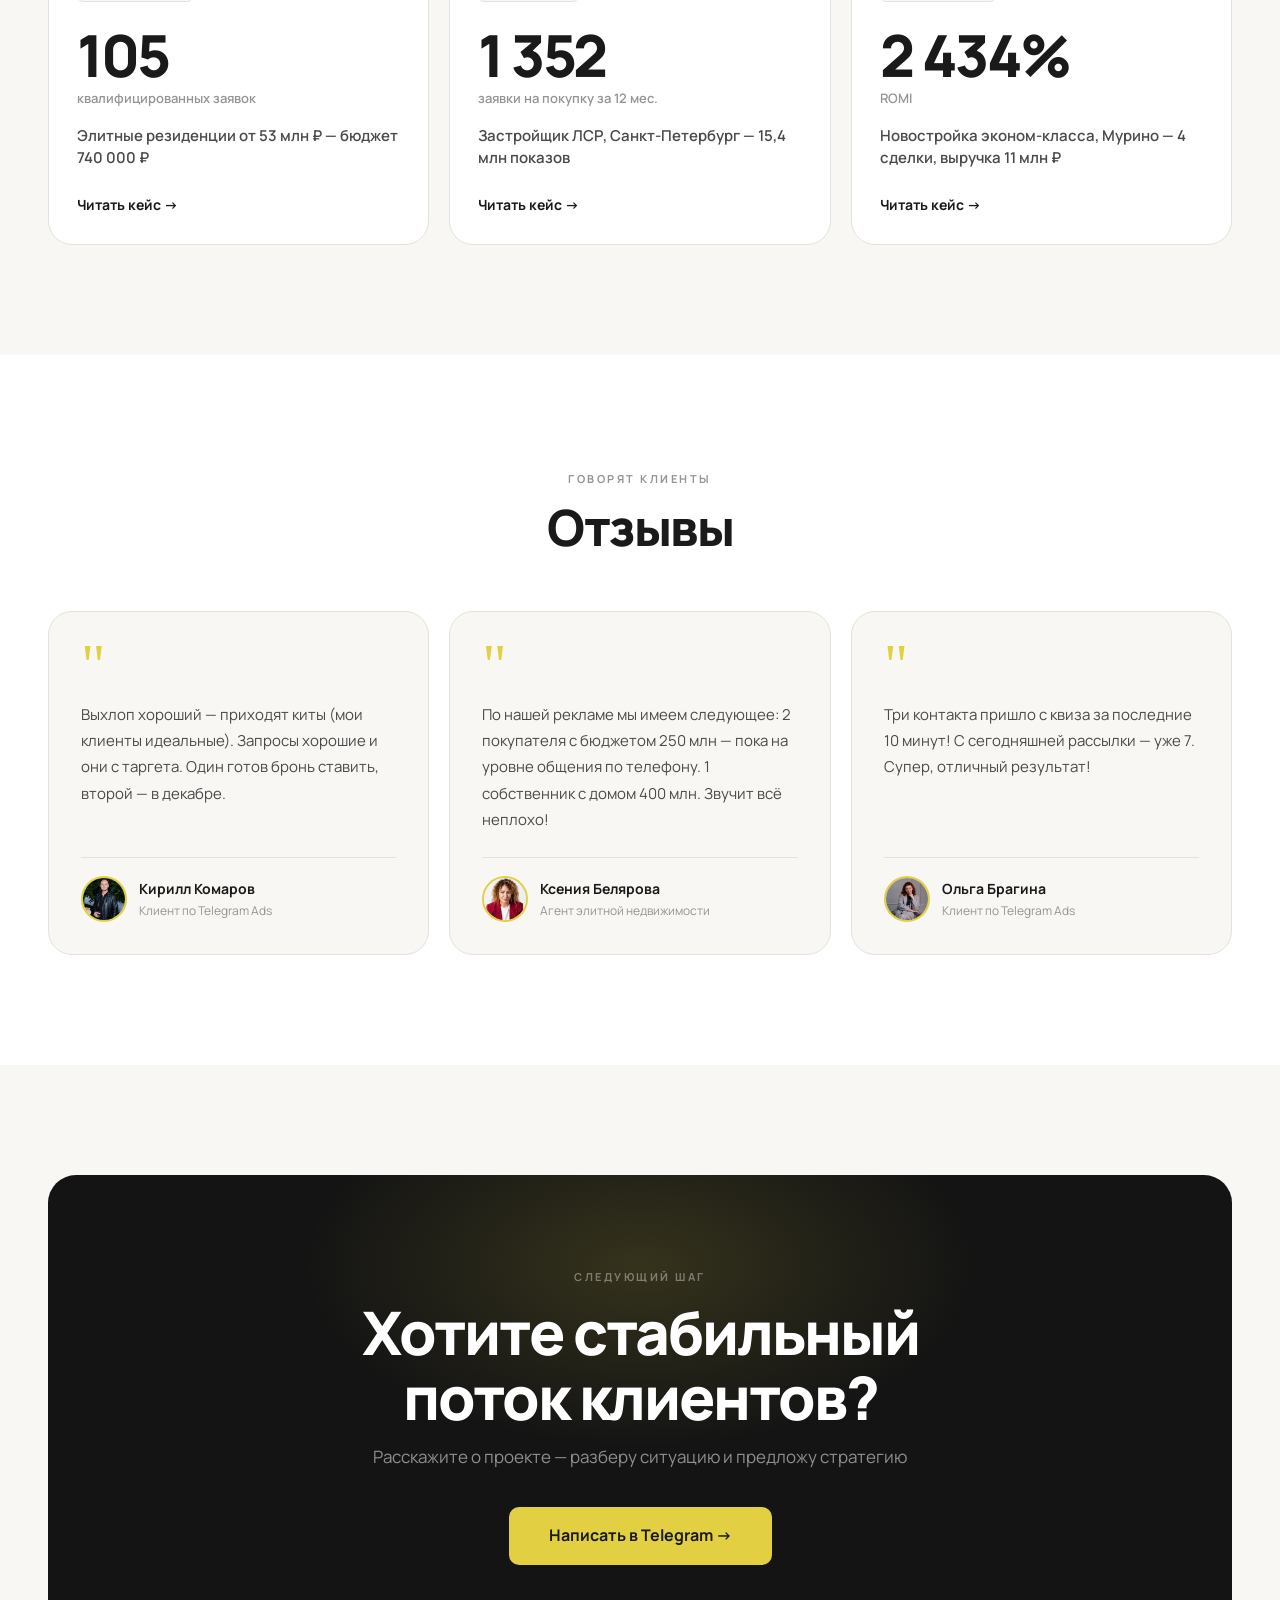
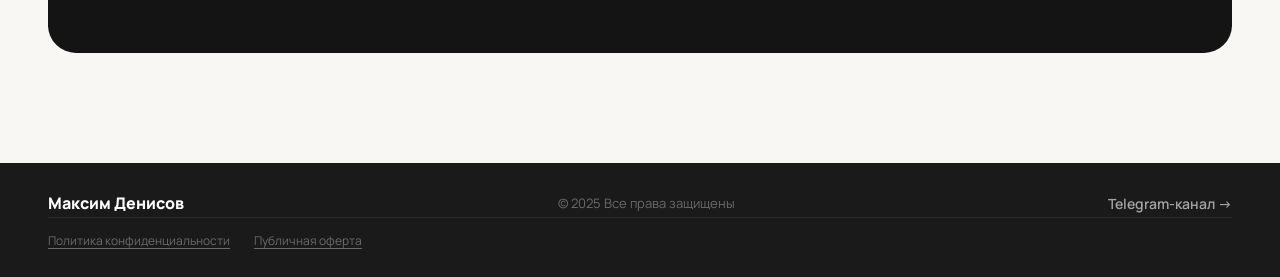
==== commit c28705cd: "Update hero stat: 1326 лидов за 12 мес" ====
--- a/index.html
+++ b/index.html
@@ -67,8 +67,8 @@
     </div>
     <div class="hs-div"></div>
     <div class="hs-item">
-      <div class="hs-n">1 326</div>
-      <div class="hs-l">лидов для клиентов</div>
+      <div class="hs-n">1 326 лидов</div>
+      <div class="hs-l">за последние 12 мес.</div>
     </div>
   </div>
 </section>
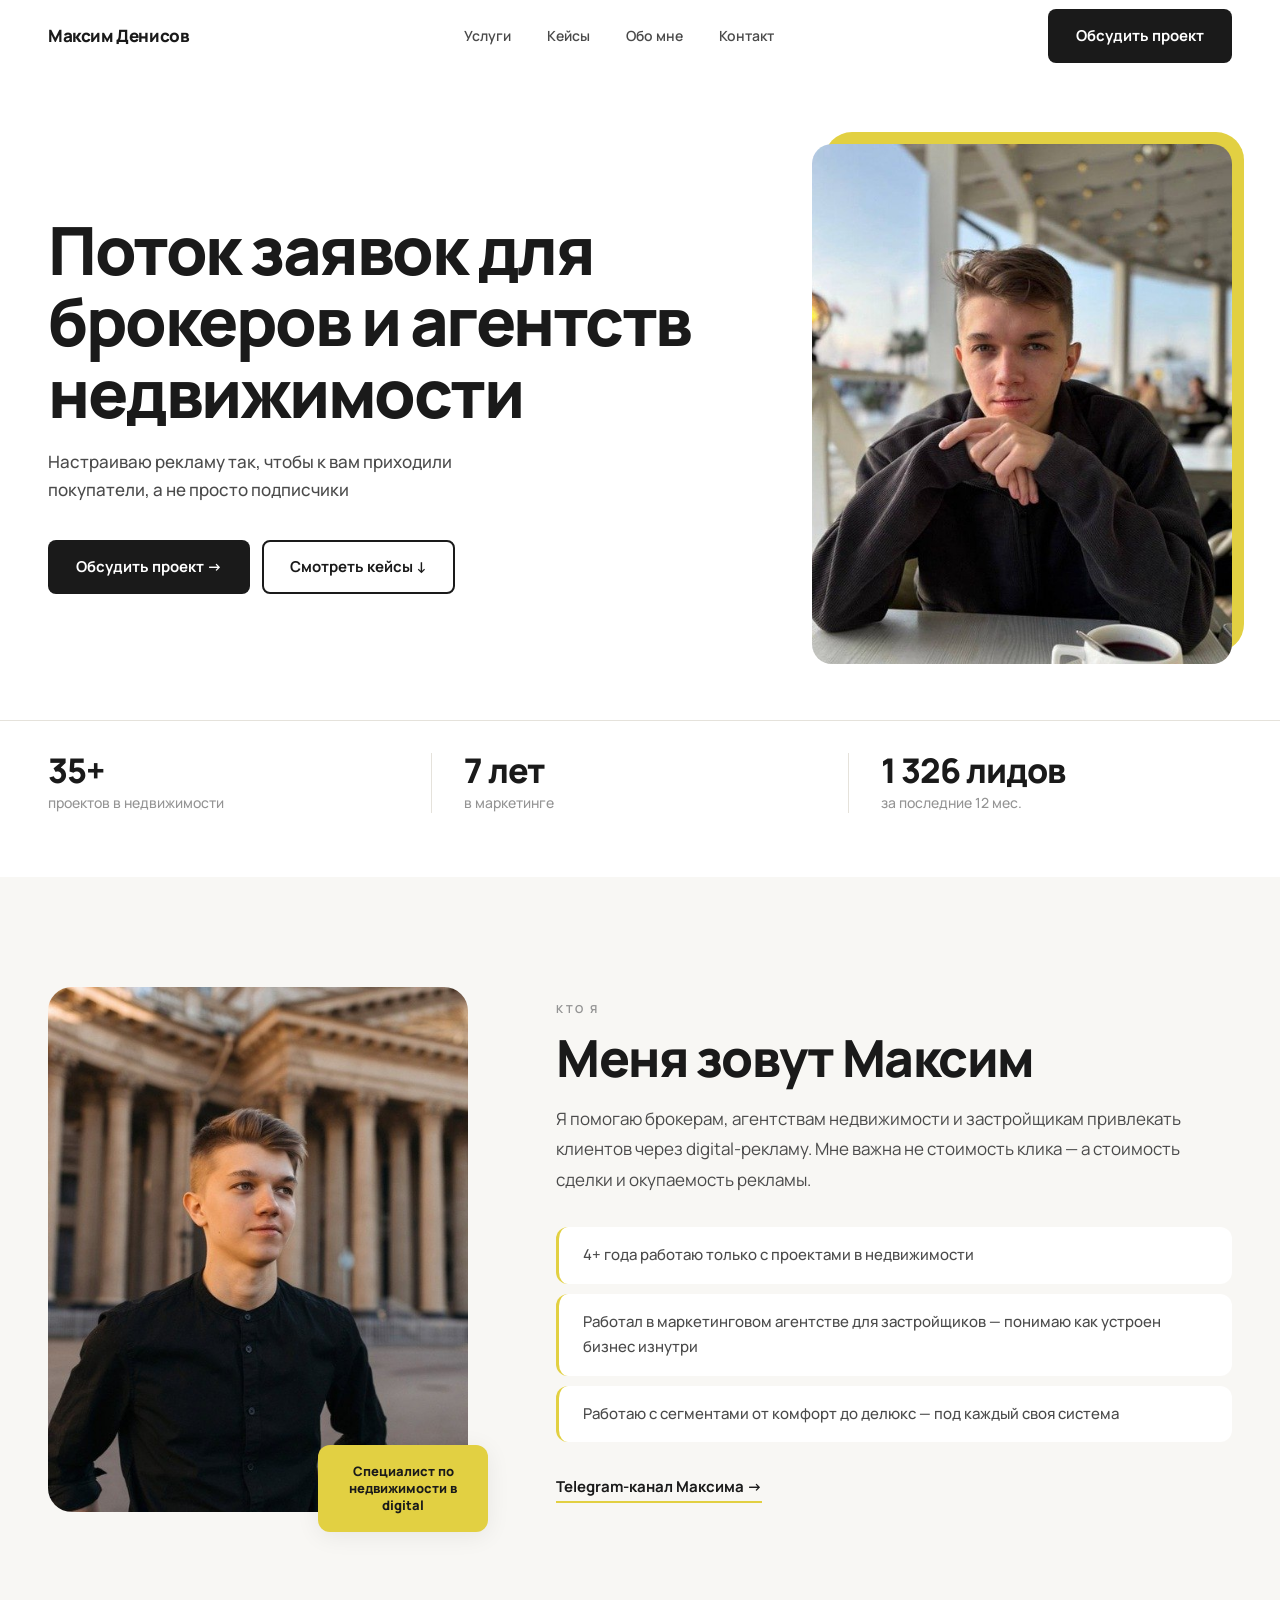
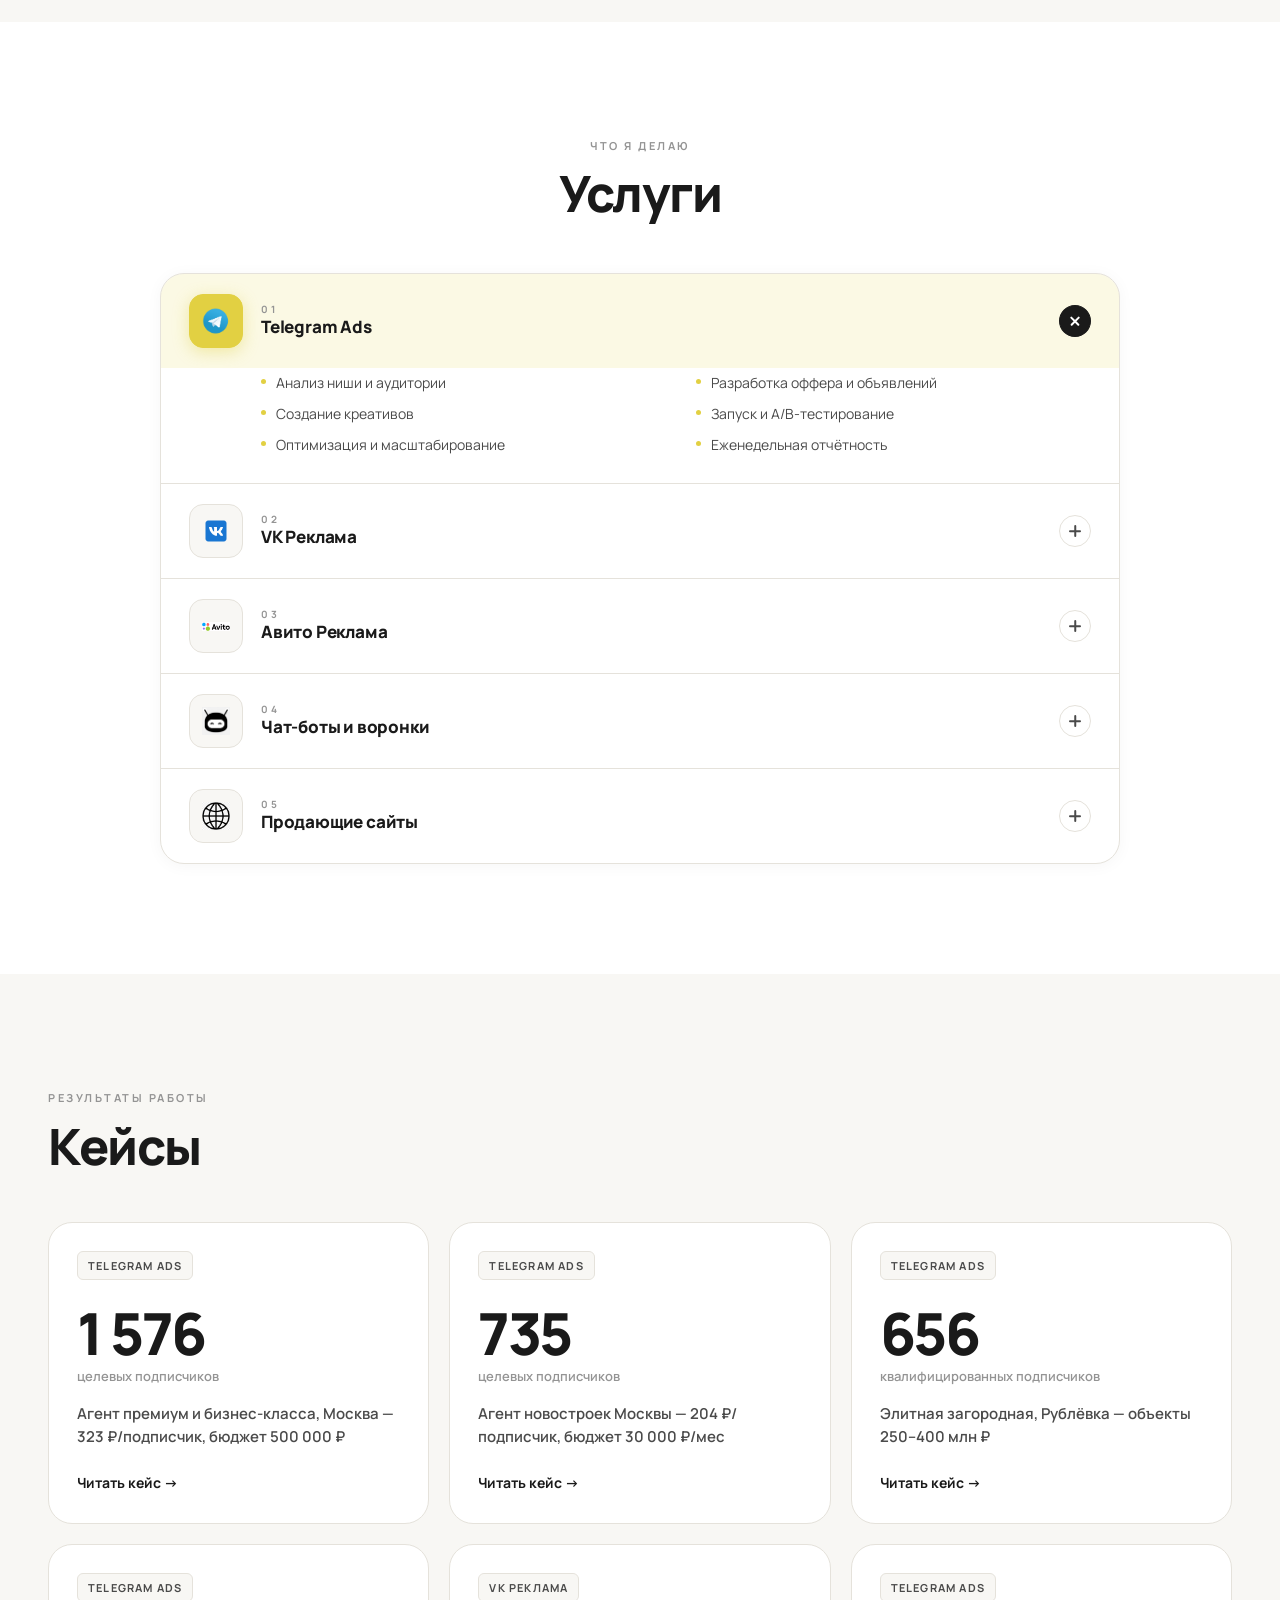
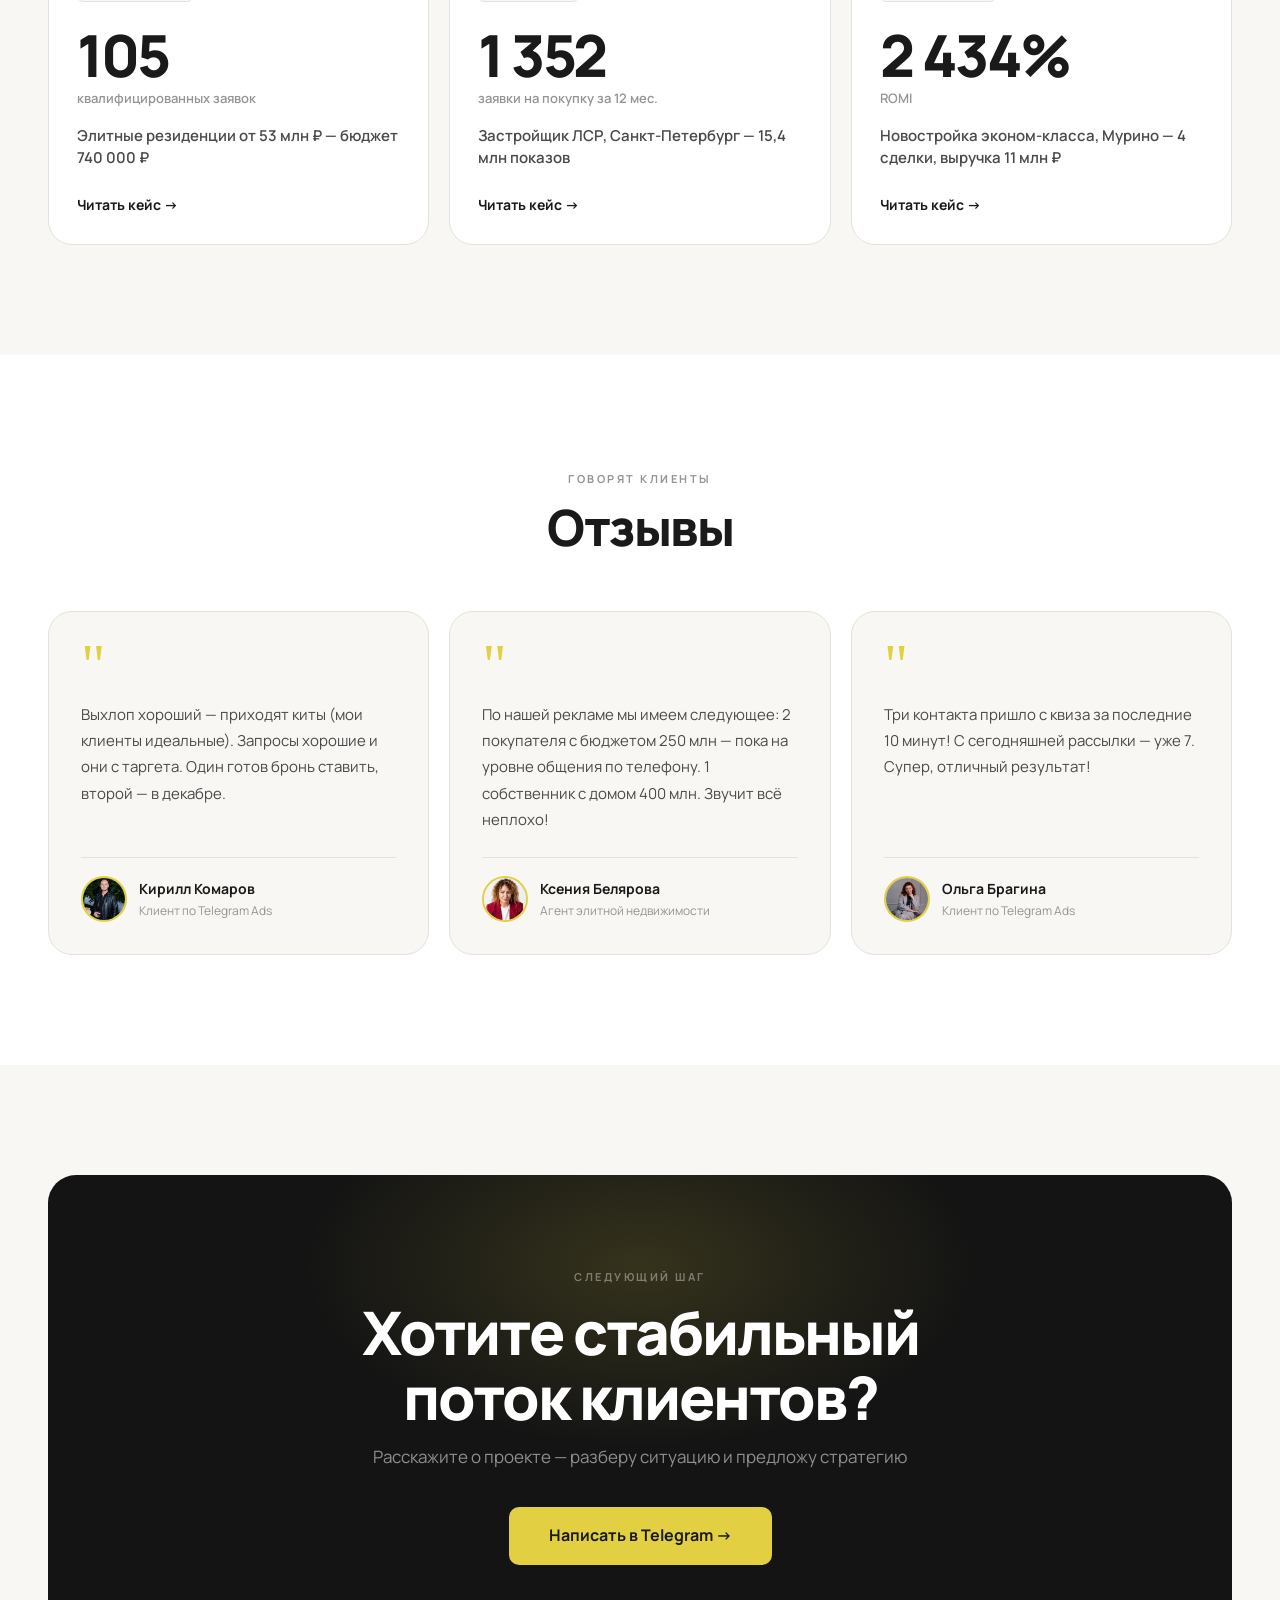
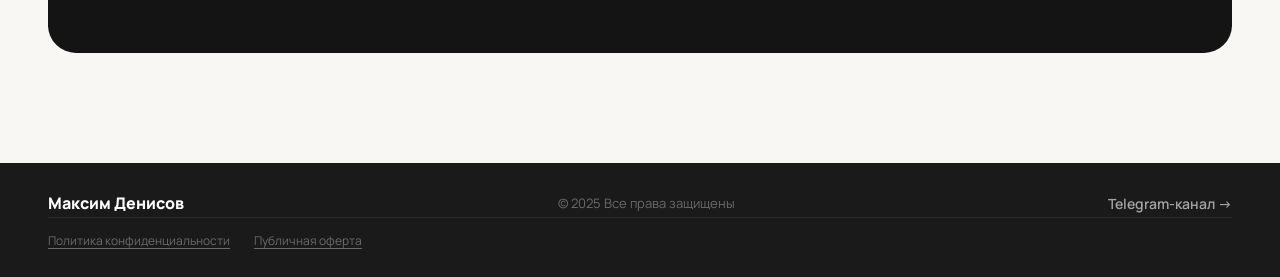
==== commit 9dd2cb00: "Update about text: привлекать клиентов через digital-рекламу" ====
--- a/index.html
+++ b/index.html
@@ -84,7 +84,7 @@
       <span class="eyebrow fade-up">Кто я</span>
       <h2 class="about-title fade-up delay-1">Меня зовут Максим</h2>
       <p class="about-text fade-up delay-2">
-        Я помогаю брокерам, агентствам недвижимости и застройщикам привлекать целевую аудиторию. Мне важна не стоимость клика — а стоимость сделки и окупаемость рекламы.
+        Я помогаю брокерам, агентствам недвижимости и застройщикам привлекать клиентов через digital-рекламу. Мне важна не стоимость клика — а стоимость сделки и окупаемость рекламы.
       </p>
       <ul class="about-feature-list fade-up delay-3">
         <li>4+ года работаю только с проектами в недвижимости</li>
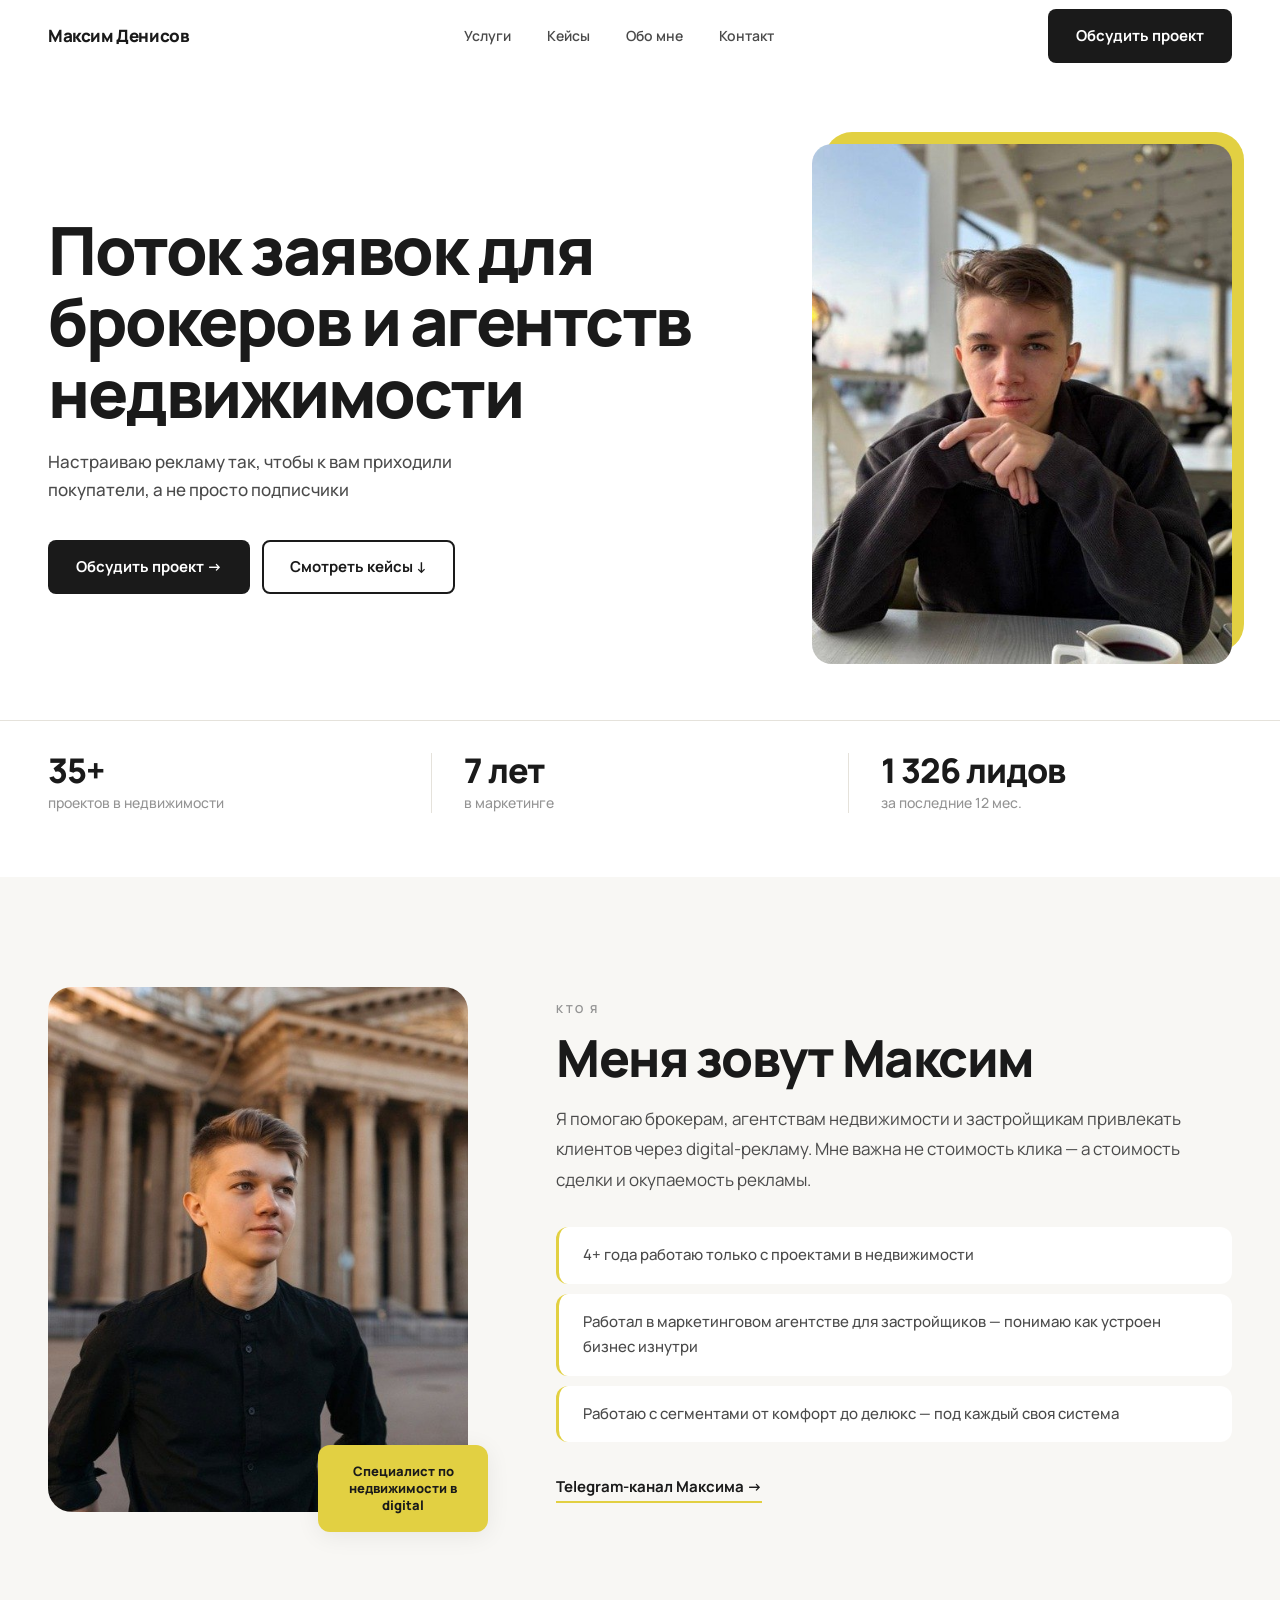
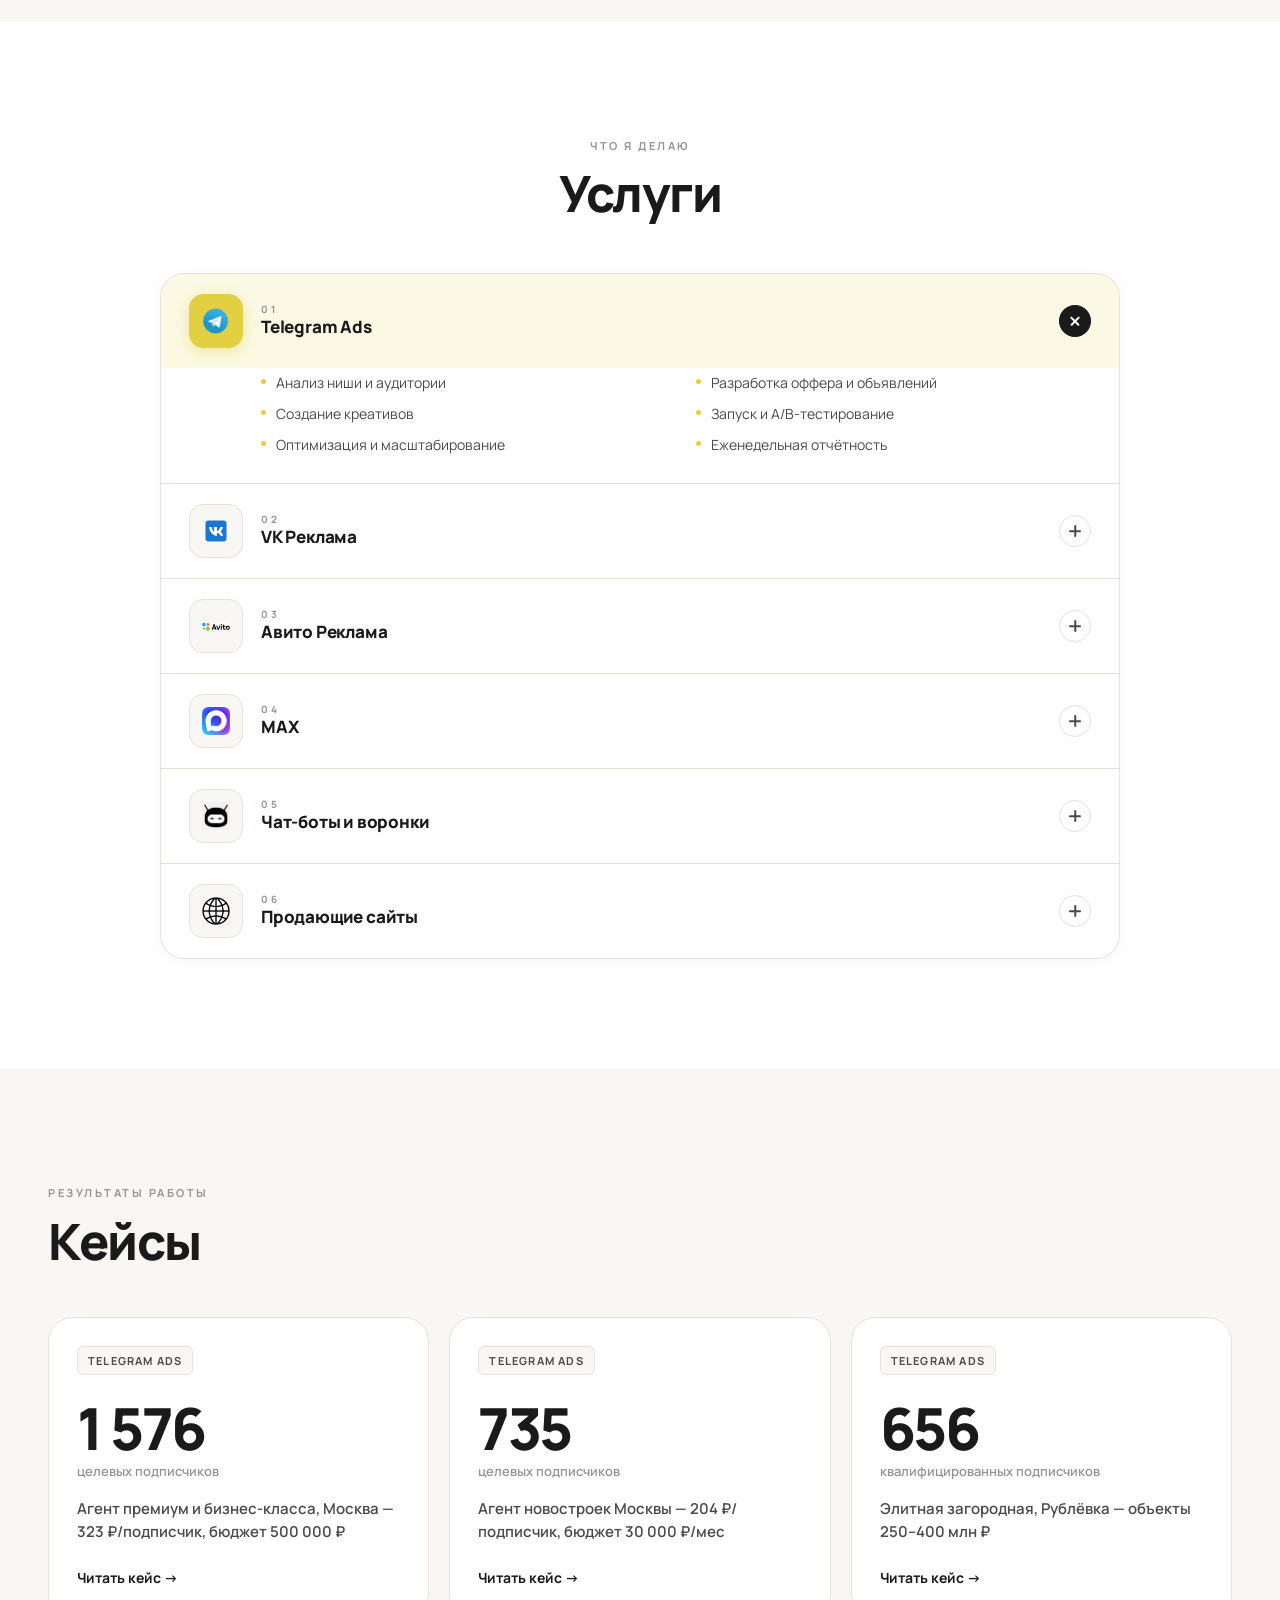
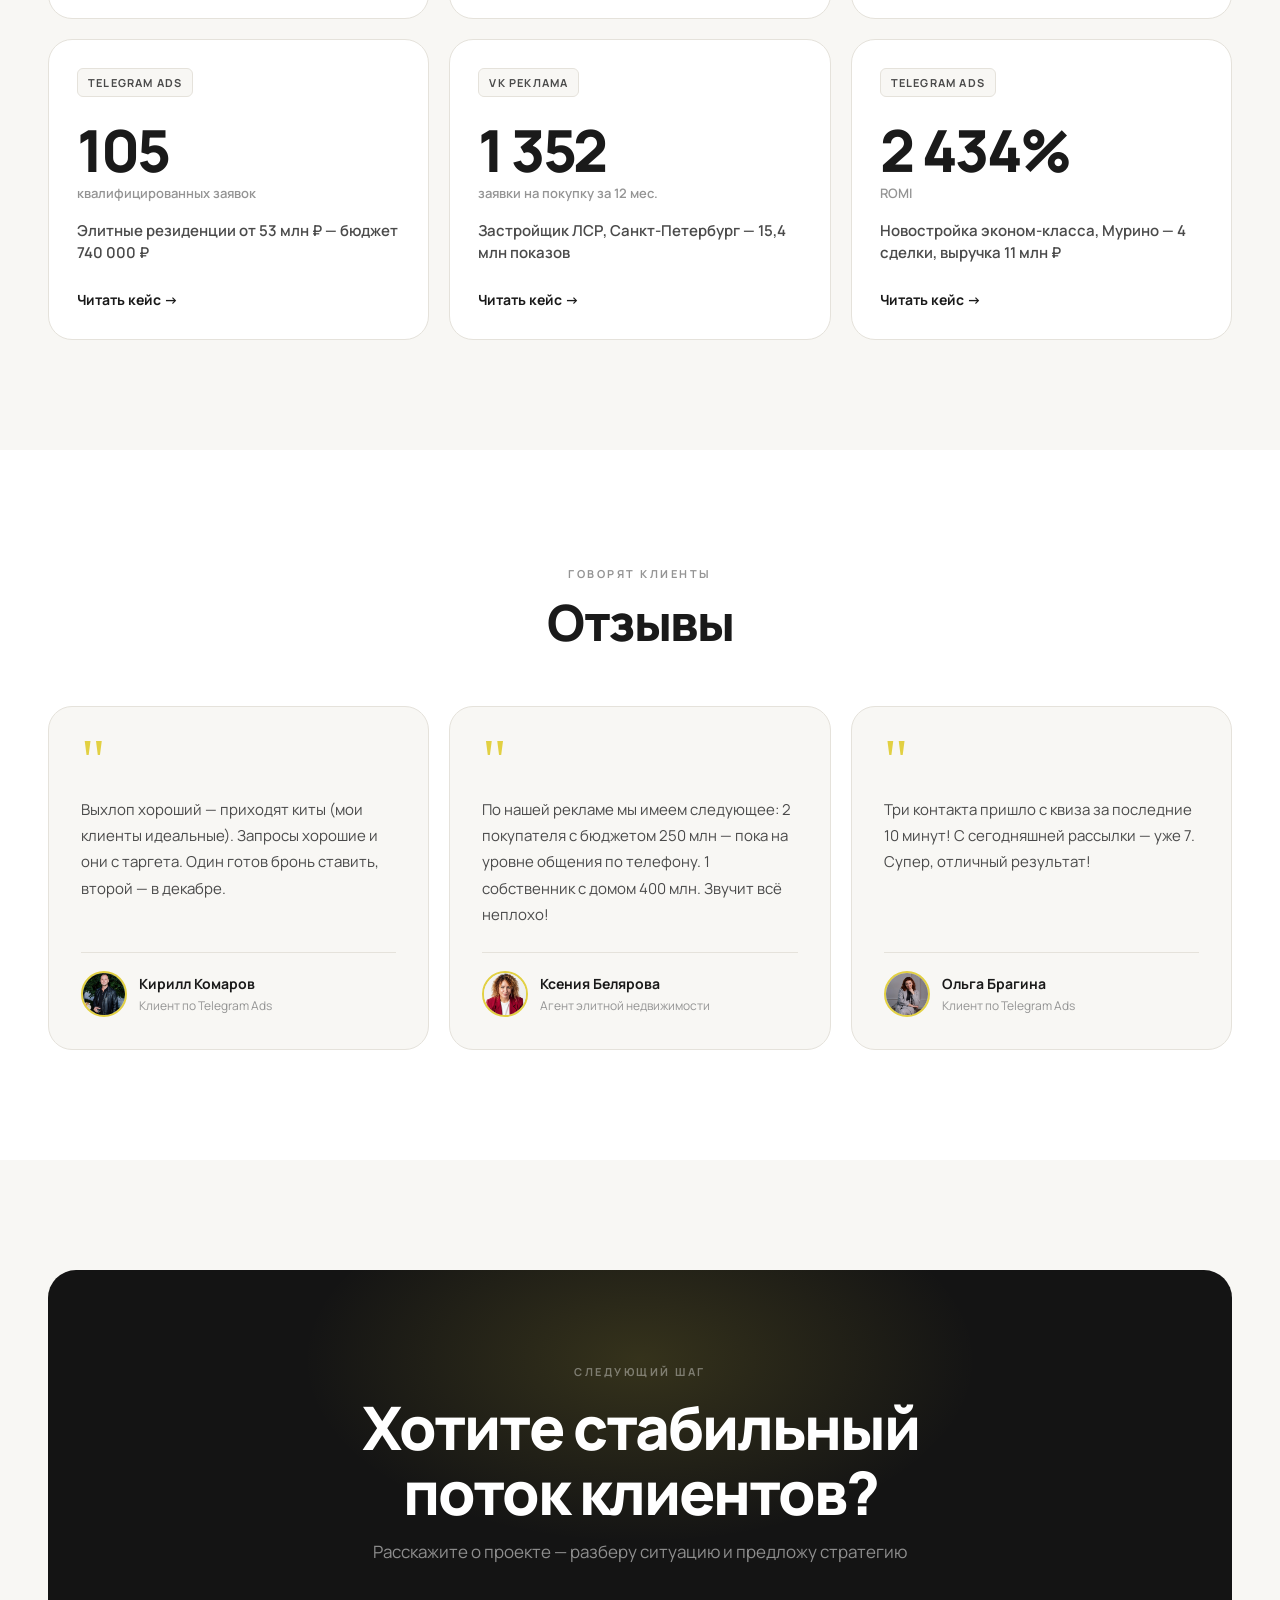
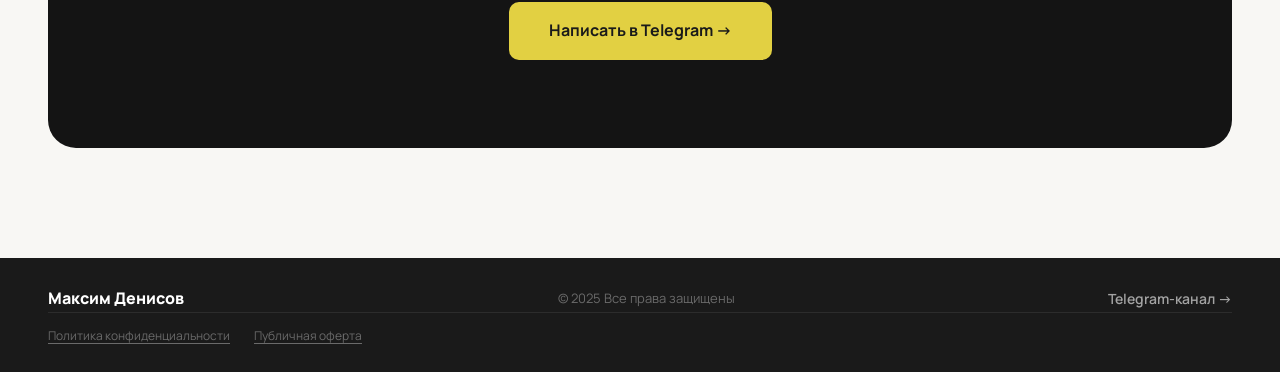
==== commit b73acb51: "Add MAX service to accordion (04), renumber remaining services" ====
--- a/index.html
+++ b/index.html
@@ -184,15 +184,41 @@
         </div>
       </div>
 
-      <!-- 04 Чат-боты -->
+      <!-- 04 MAX -->
       <div class="acc-item">
         <button class="acc-header" aria-expanded="false">
           <div class="acc-left">
             <div class="acc-icon-wrap">
+              <img src="max%20png.png" alt="MAX">
+            </div>
+            <div class="acc-text">
+              <span class="acc-eyebrow">04</span>
+              <span class="acc-name">MAX</span>
+            </div>
+          </div>
+          <div class="acc-toggle" aria-hidden="true"></div>
+        </button>
+        <div class="acc-body">
+          <ul class="acc-list">
+            <li>Анализ ниши и целевой аудитории</li>
+            <li>Разработка оффера и объявлений</li>
+            <li>Создание креативов</li>
+            <li>Запуск и A/B-тестирование</li>
+            <li>Оптимизация и масштабирование</li>
+            <li>Еженедельная отчётность</li>
+          </ul>
+        </div>
+      </div>
+
+      <!-- 05 Чат-боты -->
+      <div class="acc-item">
+        <button class="acc-header" aria-expanded="false">
+          <div class="acc-left">
+            <div class="acc-icon-wrap">
               <img src="пнг%20чатбот.png" alt="Чат-бот">
             </div>
             <div class="acc-text">
-              <span class="acc-eyebrow">04</span>
+              <span class="acc-eyebrow">05</span>
               <span class="acc-name">Чат-боты и воронки</span>
             </div>
           </div>
@@ -209,7 +235,7 @@
         </div>
       </div>
 
-      <!-- 05 Сайты -->
+      <!-- 06 Сайты -->
       <div class="acc-item">
         <button class="acc-header" aria-expanded="false">
           <div class="acc-left">
@@ -217,7 +243,7 @@
               <img src="пнг%20сайт.png" alt="Сайт">
             </div>
             <div class="acc-text">
-              <span class="acc-eyebrow">05</span>
+              <span class="acc-eyebrow">06</span>
               <span class="acc-name">Продающие сайты</span>
             </div>
           </div>
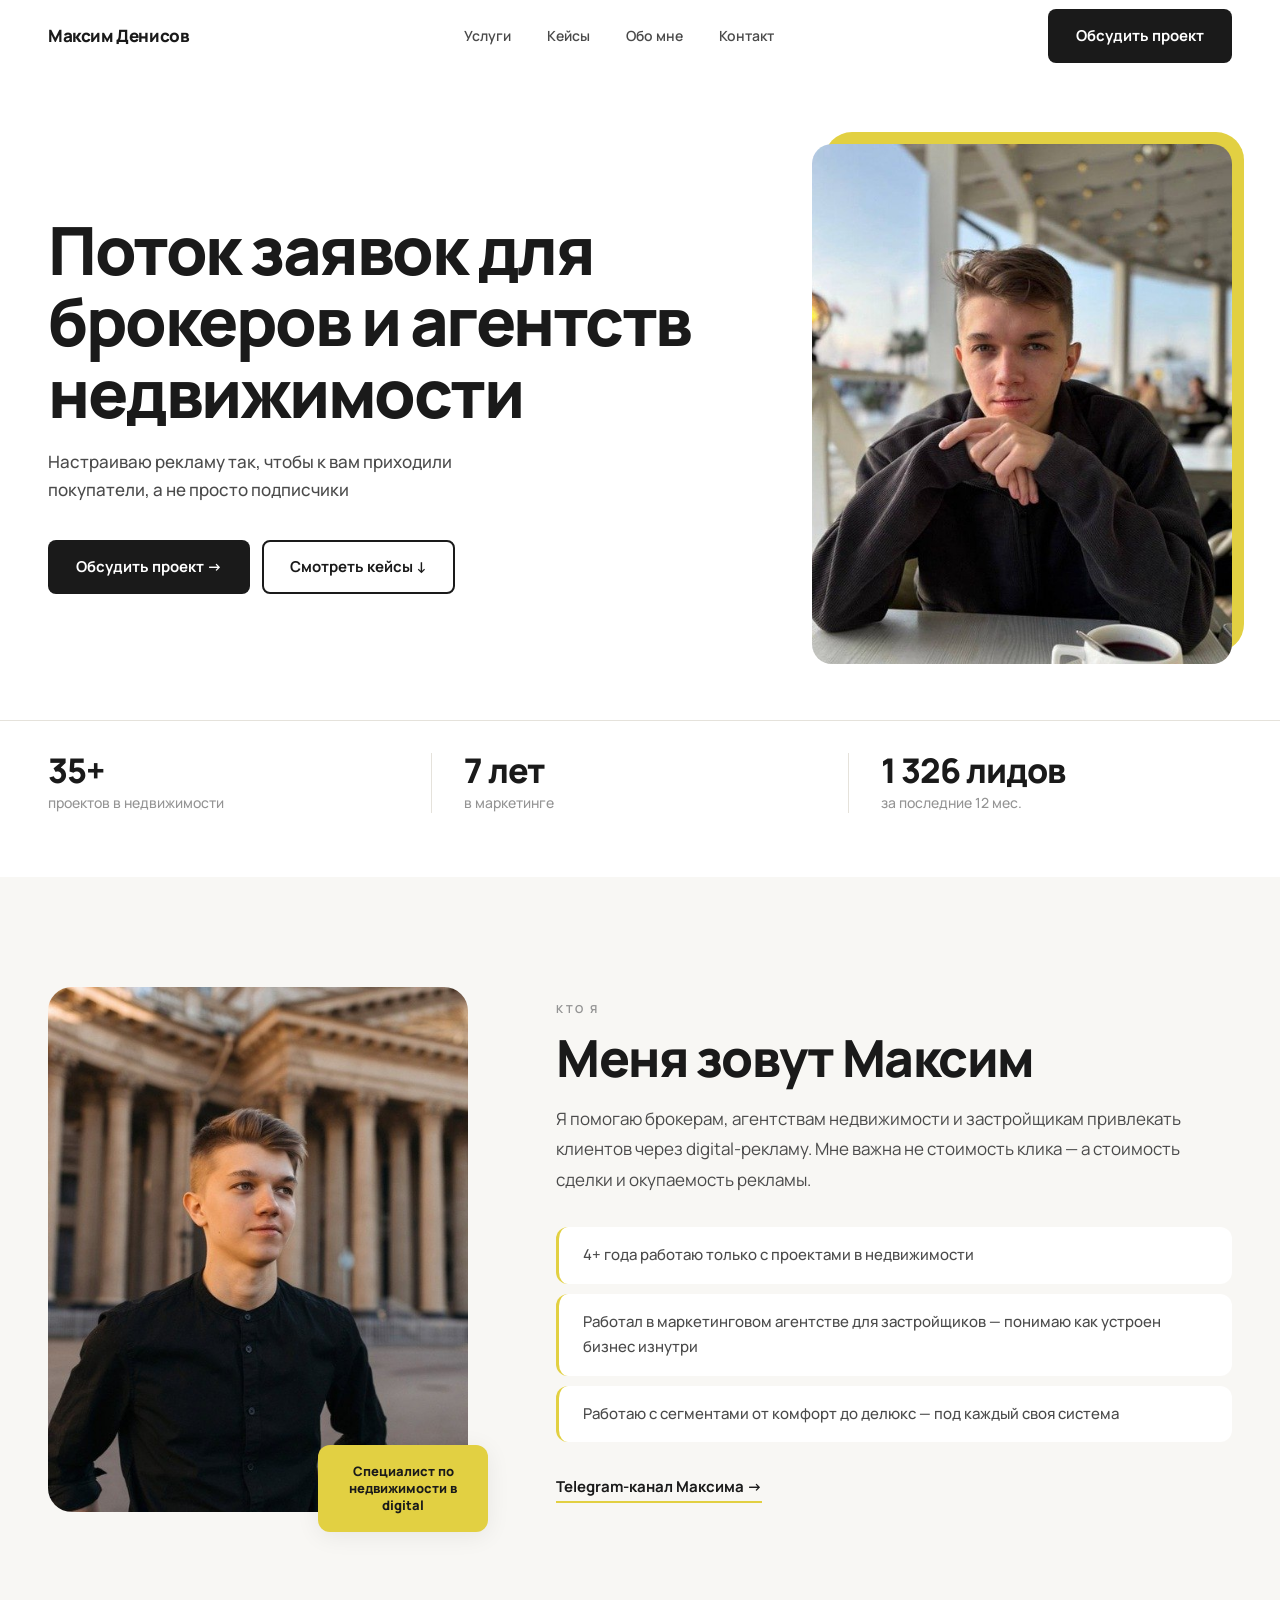
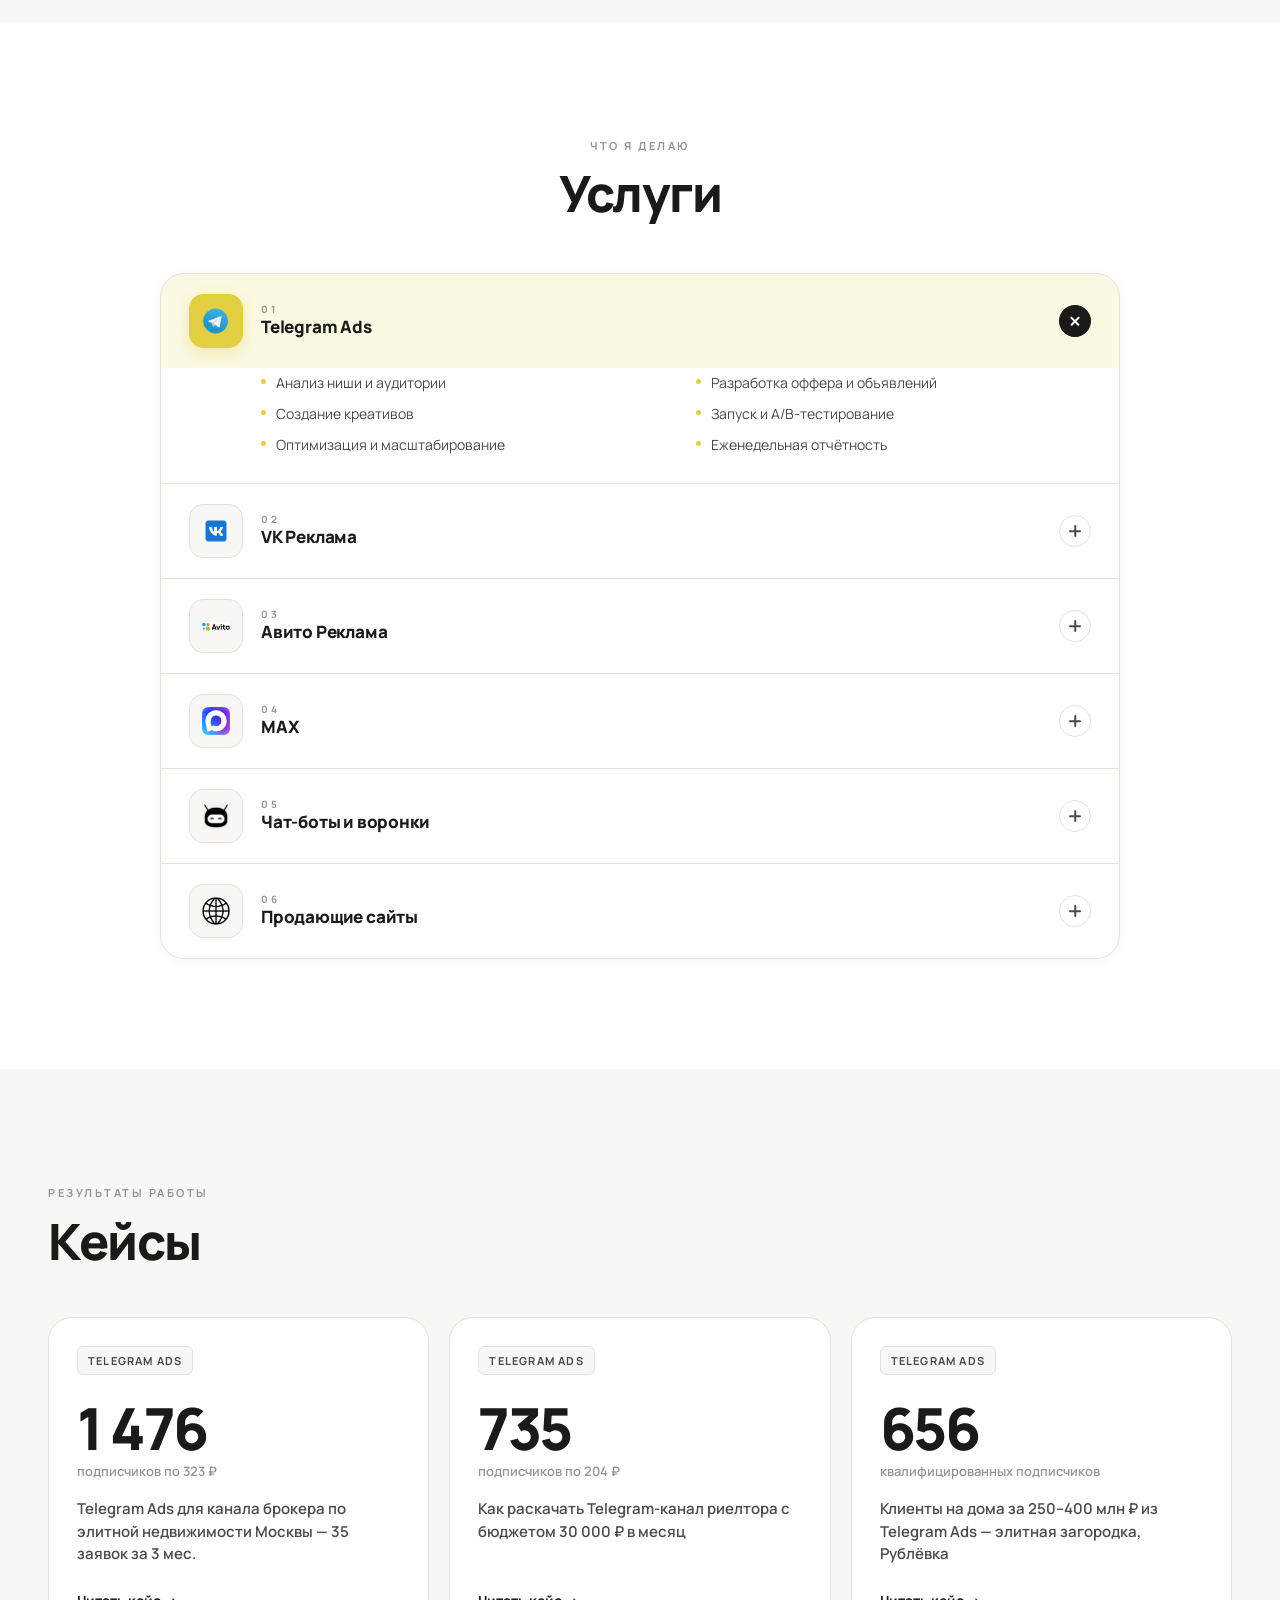
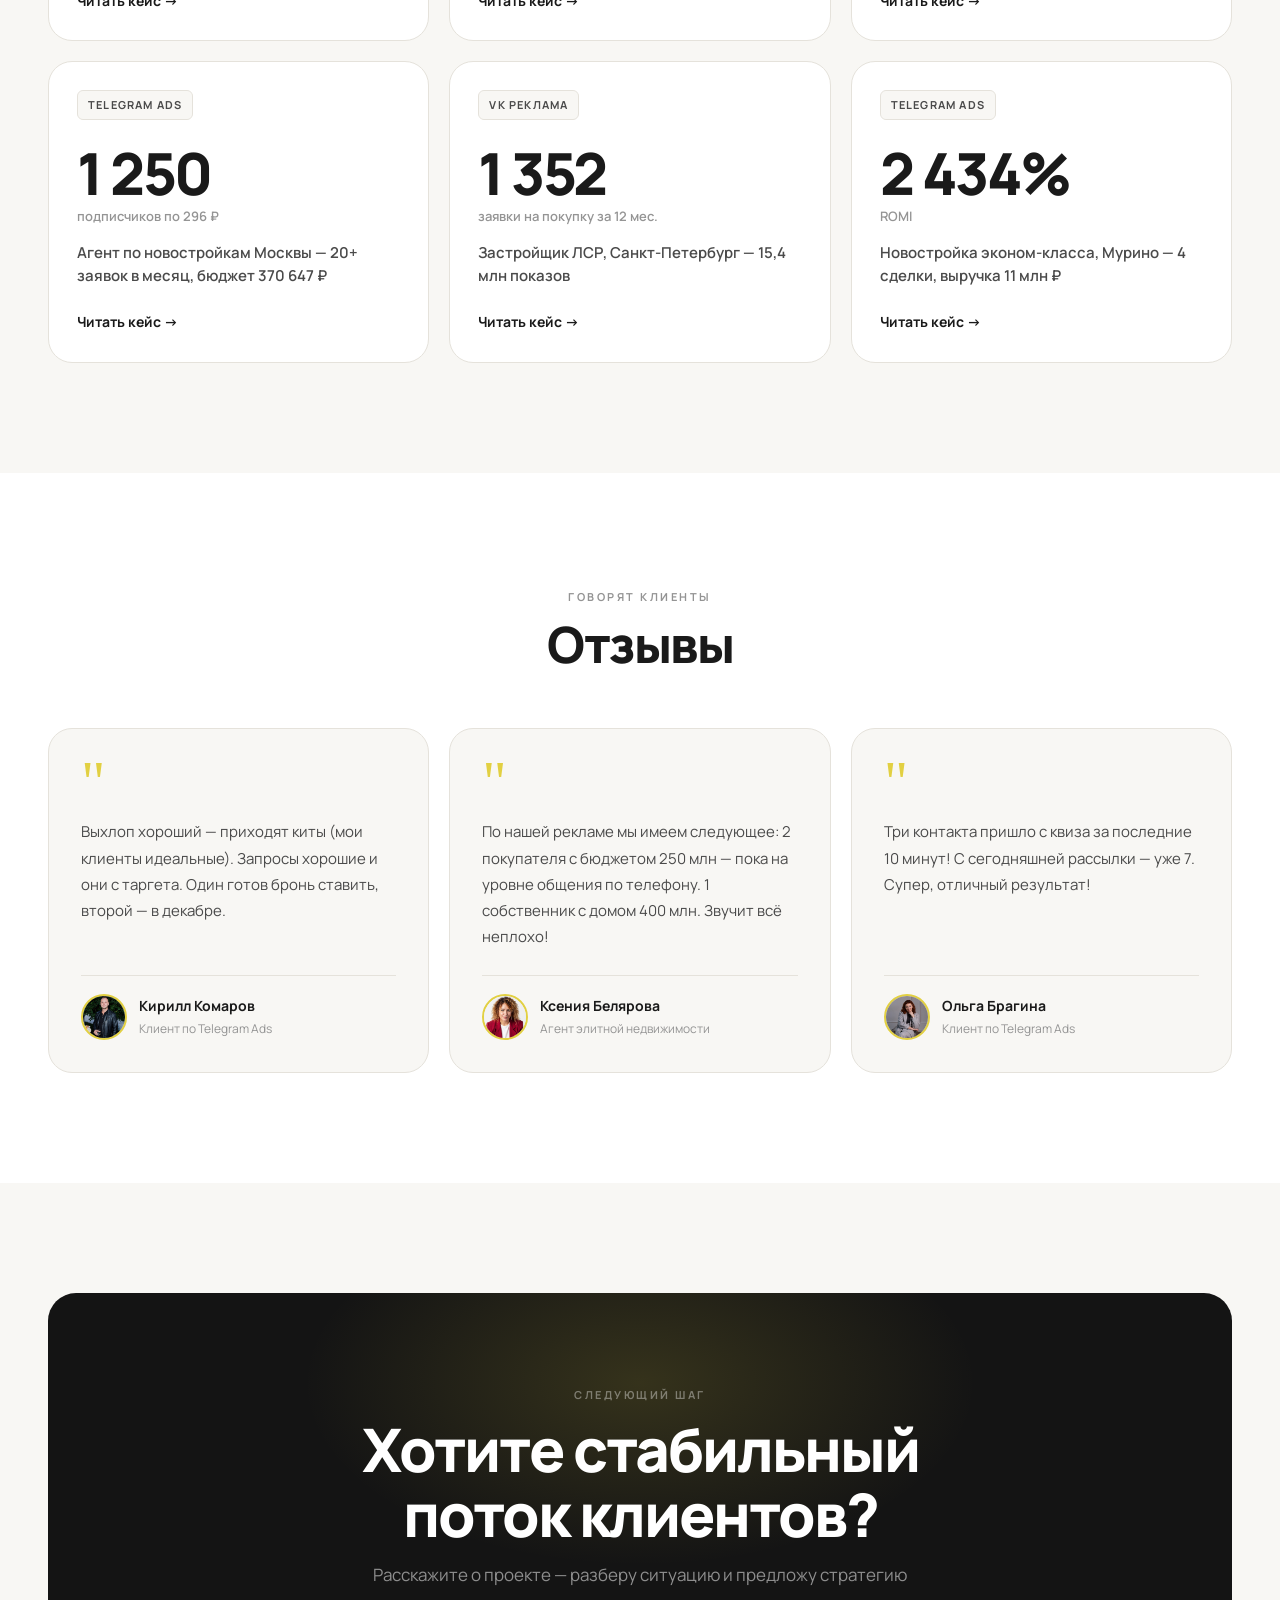
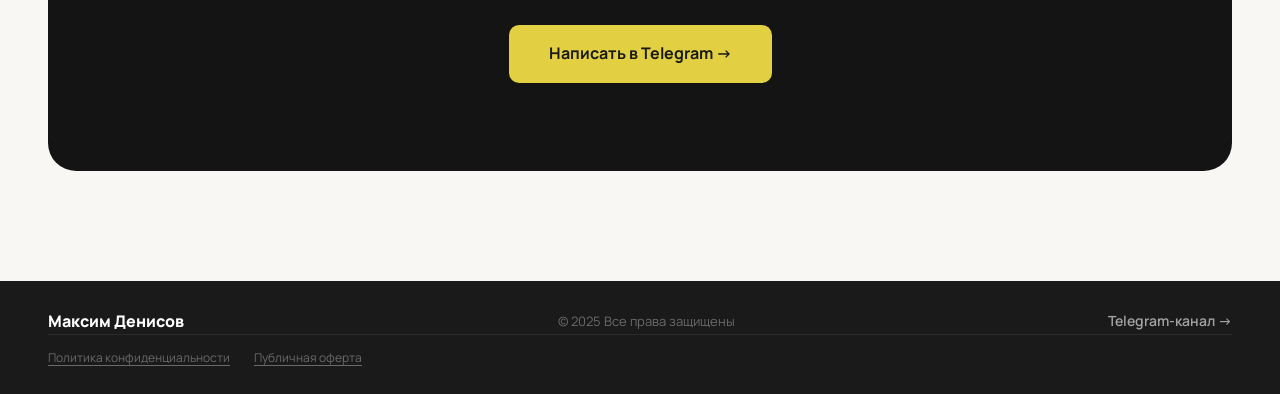
==== commit 52bff8a6: "Add channel logos to cases 1-3, update index cards, refresh Bragina review" ====
--- a/index.html
+++ b/index.html
@@ -175,11 +175,11 @@
         </button>
         <div class="acc-body">
           <ul class="acc-list">
-            <li>Аудит текущего присутствия на Авито</li>
-            <li>Оформление и настройка объявлений</li>
-            <li>Подключение XL и брендирования</li>
-            <li>Продвижение объектов в топ</li>
-            <li>Аналитика и рекомендации</li>
+            <li>Продвижение канала/сайта на платформе Авито</li>
+            <li>Показ рекламы людям с горячим спросом</li>
+            <li>Создание рекламных кампаний</li>
+            <li>Запуск и A/B тестирование</li>
+            <li>Еженедельная отчетность</li>
           </ul>
         </div>
       </div>
@@ -200,11 +200,11 @@
         </button>
         <div class="acc-body">
           <ul class="acc-list">
-            <li>Анализ ниши и целевой аудитории</li>
-            <li>Разработка оффера и объявлений</li>
-            <li>Создание креативов</li>
+            <li>Продвижение канала через Я.Директ/Avito Ads</li>
+            <li>Постановка целей и задач</li>
+            <li>Анализ сегмента и аудитории</li>
+            <li>Создание рекламных объявлений</li>
             <li>Запуск и A/B-тестирование</li>
-            <li>Оптимизация и масштабирование</li>
             <li>Еженедельная отчётность</li>
           </ul>
         </div>
@@ -226,11 +226,12 @@
         </button>
         <div class="acc-body">
           <ul class="acc-list">
-            <li>Разработка сценария воронки</li>
-            <li>Создание и настройка бота</li>
-            <li>Сегментация аудитории</li>
-            <li>Прогревающие сообщения</li>
-            <li>Тестирование и запуск</li>
+            <li>Постановка задач (зачем нужен бот)</li>
+            <li>Реализация создания бота под любые цели</li>
+            <li>Интегрирование всех сервисов</li>
+            <li>Полная автоматизация</li>
+            <li>Выдача прав администратора</li>
+            <li>Подключение рассылок на базу бота</li>
           </ul>
         </div>
       </div>
@@ -277,17 +278,17 @@
 
       <a href="case-1.html" class="case-card fade-up delay-1">
         <span class="case-platform">Telegram Ads</span>
-        <div class="case-big-num">1 576</div>
-        <div class="case-big-label">целевых подписчиков</div>
-        <div class="case-name">Агент премиум и бизнес-класса, Москва — 323 ₽/подписчик, бюджет 500 000 ₽</div>
+        <div class="case-big-num">1 476</div>
+        <div class="case-big-label">подписчиков по 323 ₽</div>
+        <div class="case-name">Telegram Ads для канала брокера по элитной недвижимости Москвы — 35 заявок за 3 мес.</div>
         <span class="case-read">Читать кейс →</span>
       </a>
 
       <a href="case-2.html" class="case-card fade-up delay-2">
         <span class="case-platform">Telegram Ads</span>
         <div class="case-big-num">735</div>
-        <div class="case-big-label">целевых подписчиков</div>
-        <div class="case-name">Агент новостроек Москвы — 204 ₽/подписчик, бюджет 30 000 ₽/мес</div>
+        <div class="case-big-label">подписчиков по 204 ₽</div>
+        <div class="case-name">Как раскачать Telegram-канал риелтора с бюджетом 30 000 ₽ в месяц</div>
         <span class="case-read">Читать кейс →</span>
       </a>
 
@@ -295,15 +296,15 @@
         <span class="case-platform">Telegram Ads</span>
         <div class="case-big-num">656</div>
         <div class="case-big-label">квалифицированных подписчиков</div>
-        <div class="case-name">Элитная загородная, Рублёвка — объекты 250–400 млн ₽</div>
+        <div class="case-name">Клиенты на дома за 250–400 млн ₽ из Telegram Ads — элитная загородка, Рублёвка</div>
         <span class="case-read">Читать кейс →</span>
       </a>
 
       <a href="case-4.html" class="case-card fade-up delay-1">
         <span class="case-platform">Telegram Ads</span>
-        <div class="case-big-num">105</div>
-        <div class="case-big-label">квалифицированных заявок</div>
-        <div class="case-name">Элитные резиденции от 53 млн ₽ — бюджет 740 000 ₽</div>
+        <div class="case-big-num">1 250</div>
+        <div class="case-big-label">подписчиков по 296 ₽</div>
+        <div class="case-name">Агент по новостройкам Москвы — 20+ заявок в месяц, бюджет 370 647 ₽</div>
         <span class="case-read">Читать кейс →</span>
       </a>
 
--- a/style.css
+++ b/style.css
@@ -207,6 +207,7 @@
 .tag{font-size:11px;font-weight:700;letter-spacing:1.2px;text-transform:uppercase;padding:5px 12px;border-radius:6px;background:#fff;border:1px solid var(--border);color:var(--text-mid)}
 .tag-y{background:var(--accent);border-color:var(--accent);color:var(--text)}
 .case-h1{font-size:clamp(34px,5vw,60px);font-weight:800;line-height:1.08;letter-spacing:-2px;color:var(--text);margin-bottom:14px}
+.case-channel-link{display:inline-flex;align-items:center;gap:6px;margin-bottom:20px;font-size:14px;font-weight:600;color:var(--text-mid);text-decoration:none;border-bottom:1px solid var(--border);padding-bottom:2px;transition:color .2s,border-color .2s}.case-channel-link:hover{color:var(--text);border-color:var(--text)}
 .case-lead{font-size:18px;color:var(--text-mid);max-width:640px;line-height:1.65}
 
 .metrics-strip{display:grid;grid-template-columns:repeat(3,1fr);border:1px solid var(--border);border-radius:var(--radius-lg);overflow:hidden;margin:64px 0 0;background:var(--border);gap:1px}
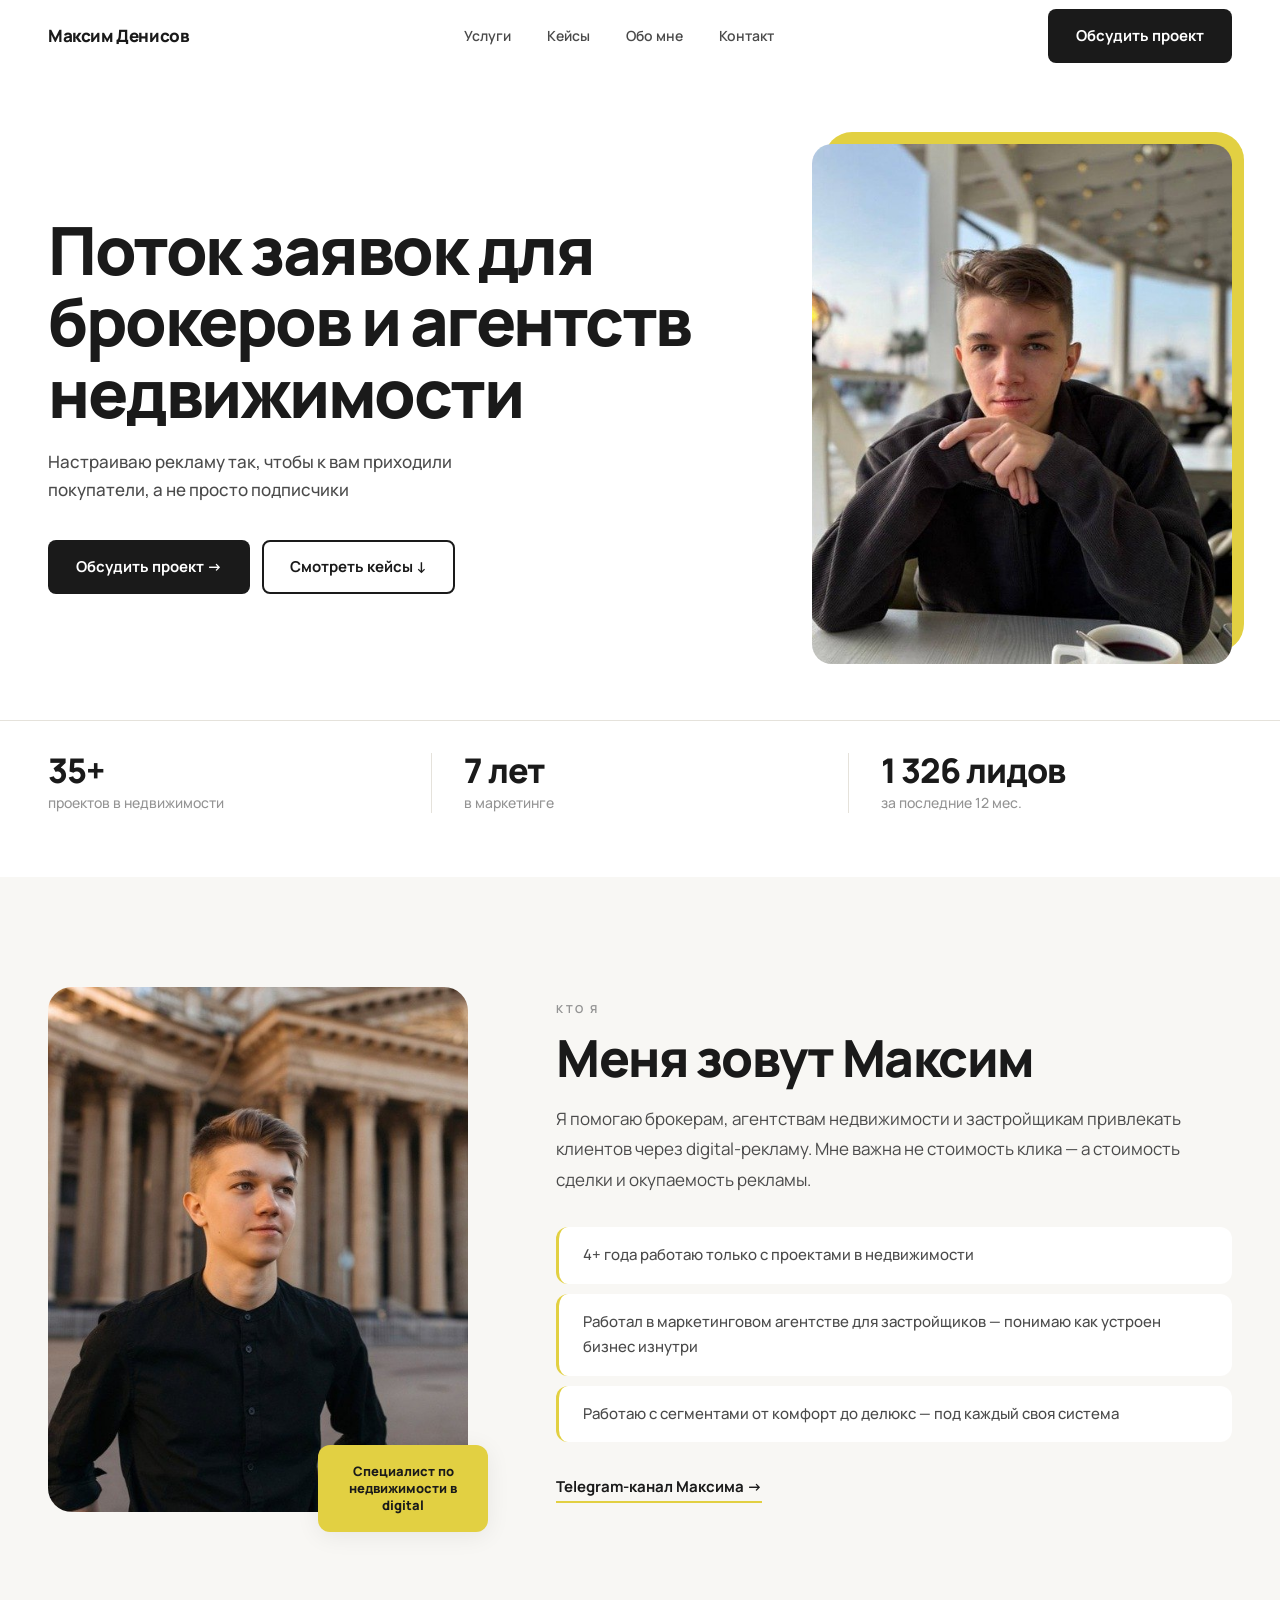
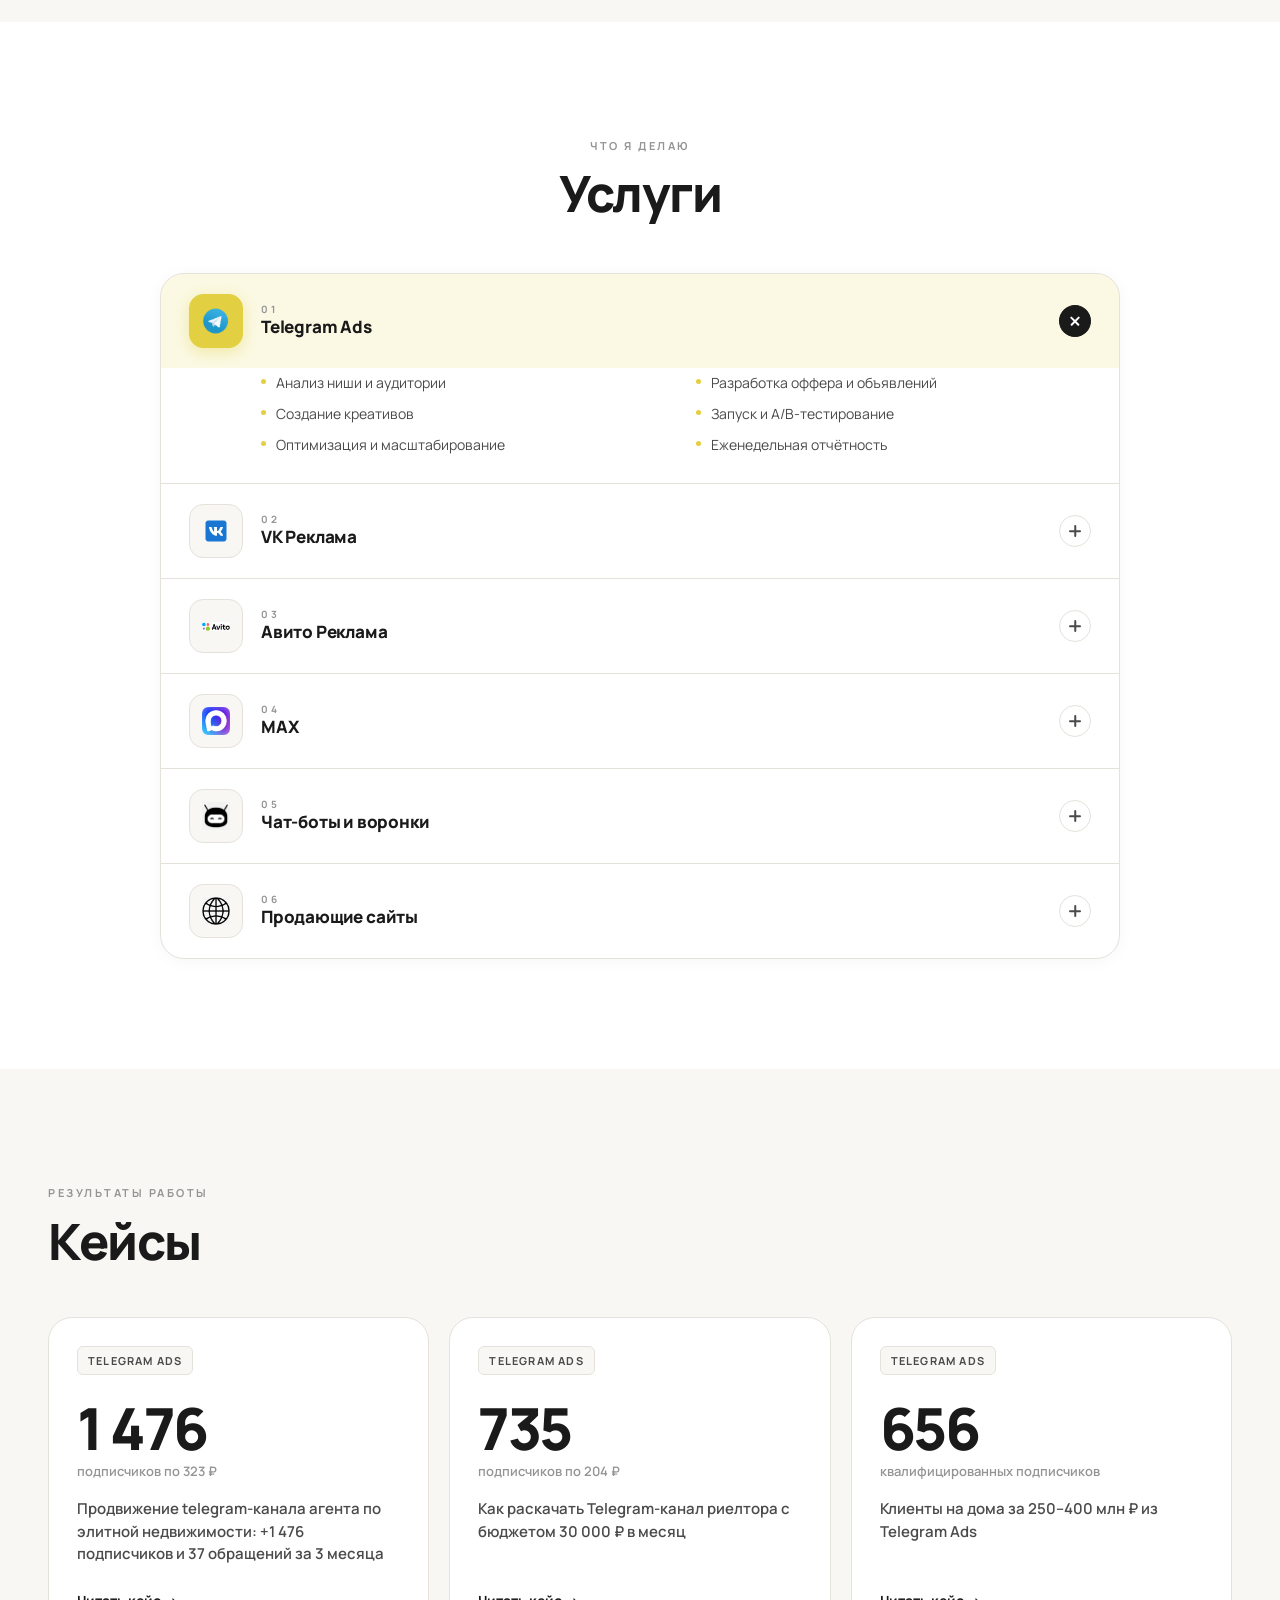
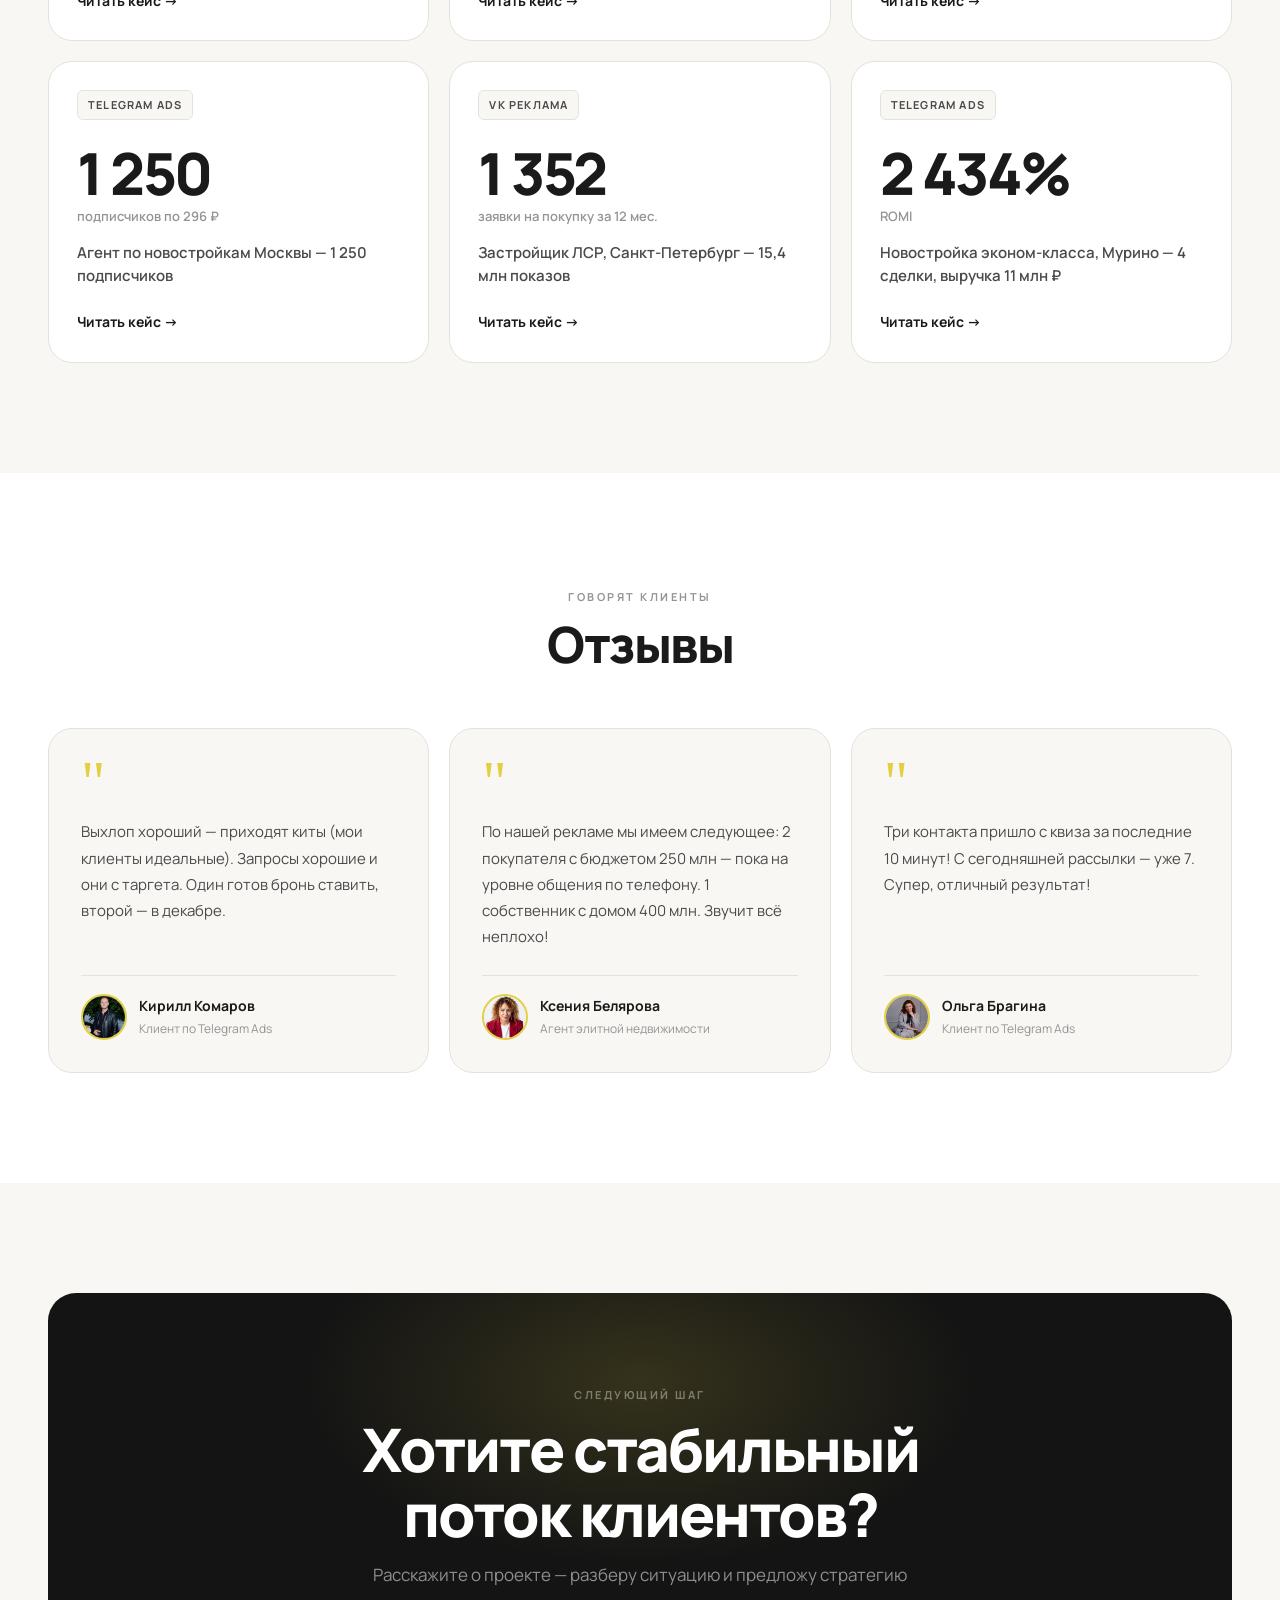
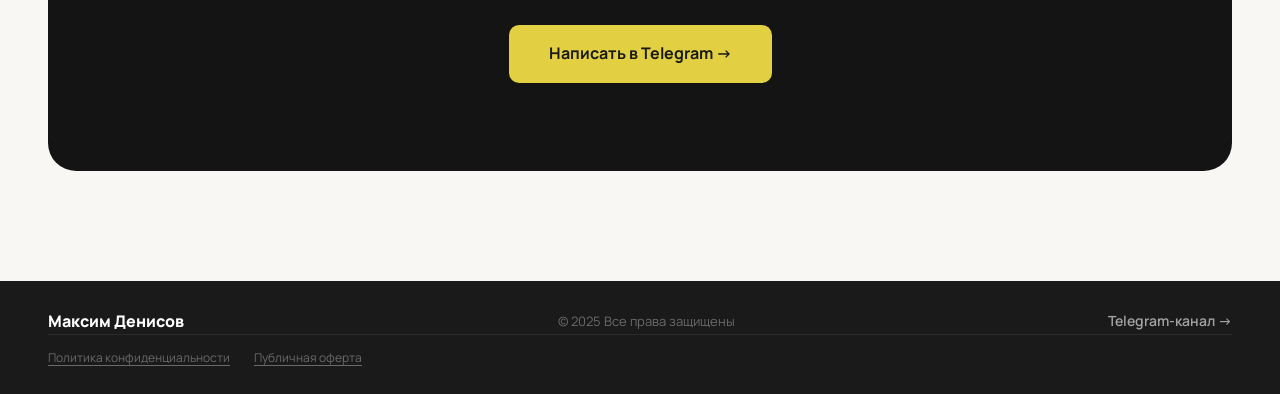
==== commit ac0261dd: "Sync index case cards with case page titles" ====
--- a/index.html
+++ b/index.html
@@ -280,7 +280,7 @@
         <span class="case-platform">Telegram Ads</span>
         <div class="case-big-num">1 476</div>
         <div class="case-big-label">подписчиков по 323 ₽</div>
-        <div class="case-name">Telegram Ads для канала брокера по элитной недвижимости Москвы — 35 заявок за 3 мес.</div>
+        <div class="case-name">Продвижение telegram-канала агента по элитной недвижимости: +1 476 подписчиков и 37 обращений за 3 месяца</div>
         <span class="case-read">Читать кейс →</span>
       </a>
 
@@ -296,7 +296,7 @@
         <span class="case-platform">Telegram Ads</span>
         <div class="case-big-num">656</div>
         <div class="case-big-label">квалифицированных подписчиков</div>
-        <div class="case-name">Клиенты на дома за 250–400 млн ₽ из Telegram Ads — элитная загородка, Рублёвка</div>
+        <div class="case-name">Клиенты на дома за 250–400 млн ₽ из Telegram Ads</div>
         <span class="case-read">Читать кейс →</span>
       </a>
 
@@ -304,7 +304,7 @@
         <span class="case-platform">Telegram Ads</span>
         <div class="case-big-num">1 250</div>
         <div class="case-big-label">подписчиков по 296 ₽</div>
-        <div class="case-name">Агент по новостройкам Москвы — 20+ заявок в месяц, бюджет 370 647 ₽</div>
+        <div class="case-name">Агент по новостройкам Москвы — 1 250 подписчиков</div>
         <span class="case-read">Читать кейс →</span>
       </a>
 
